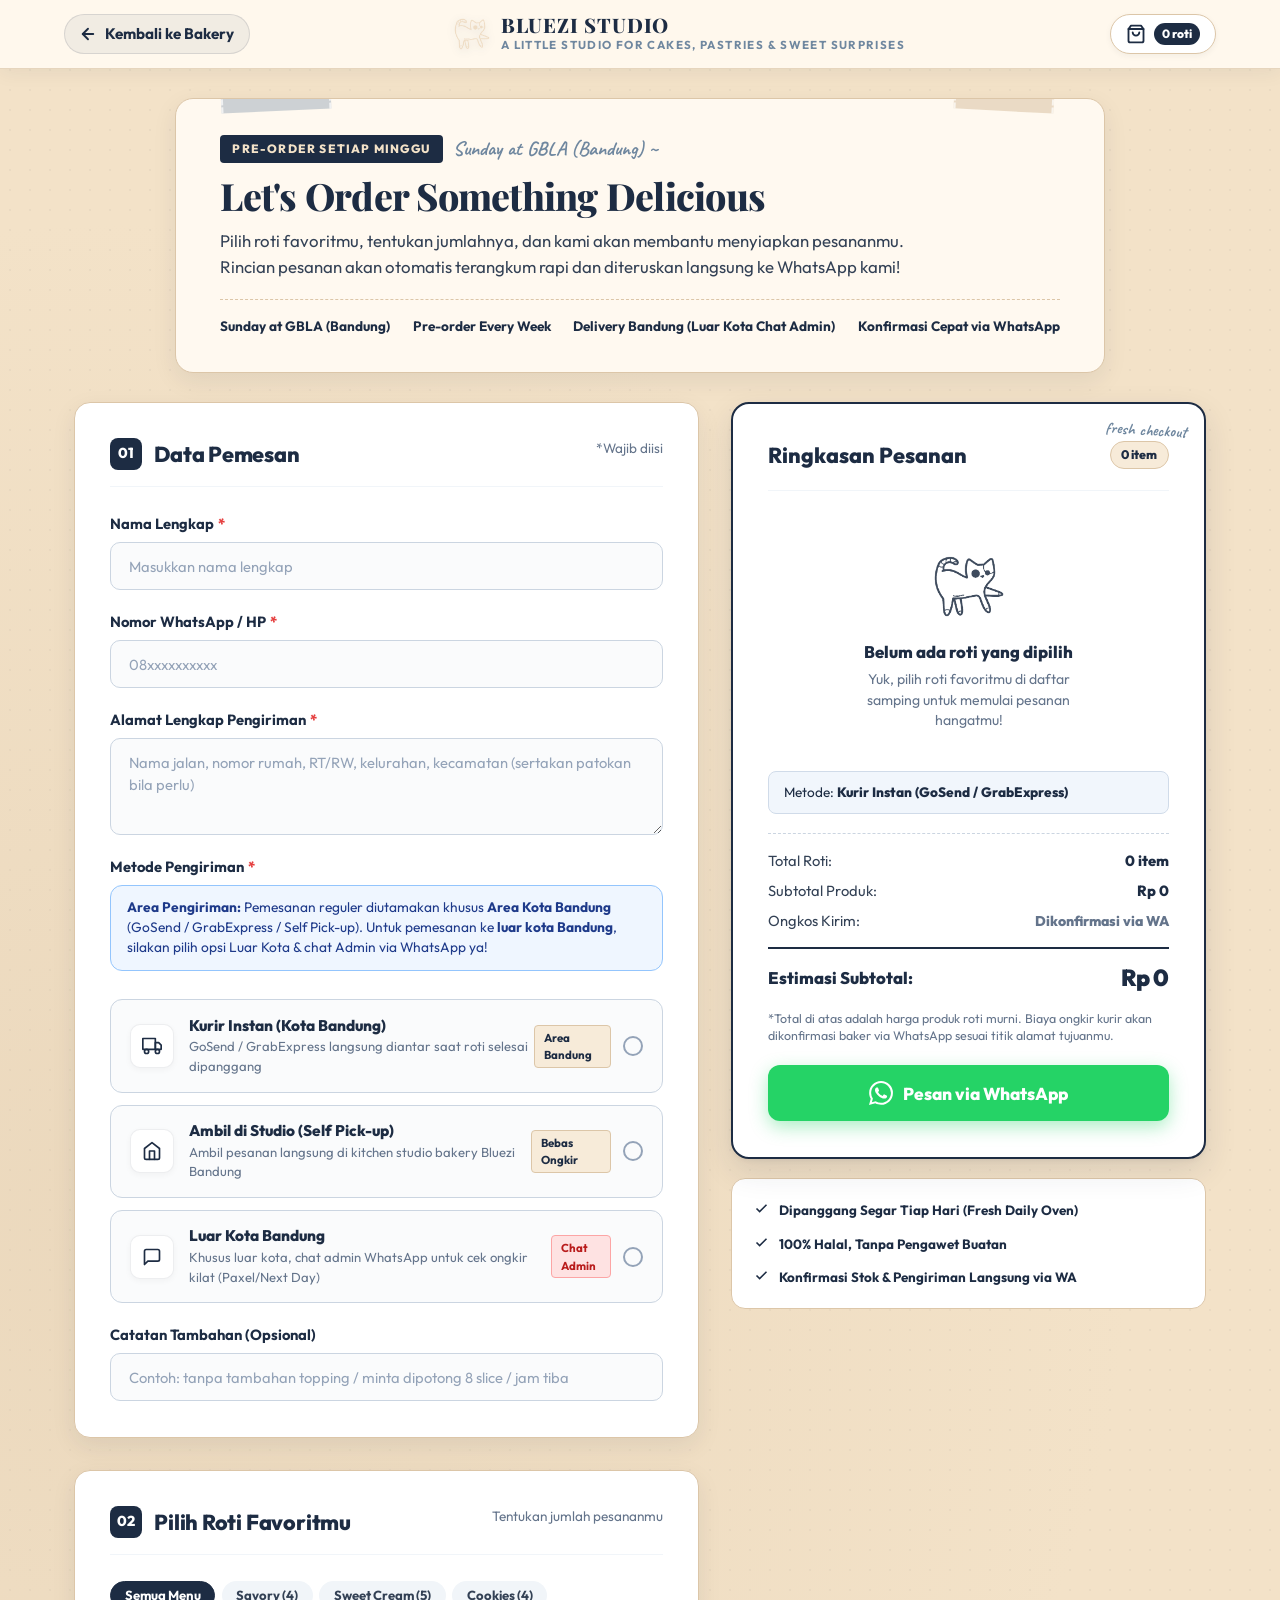
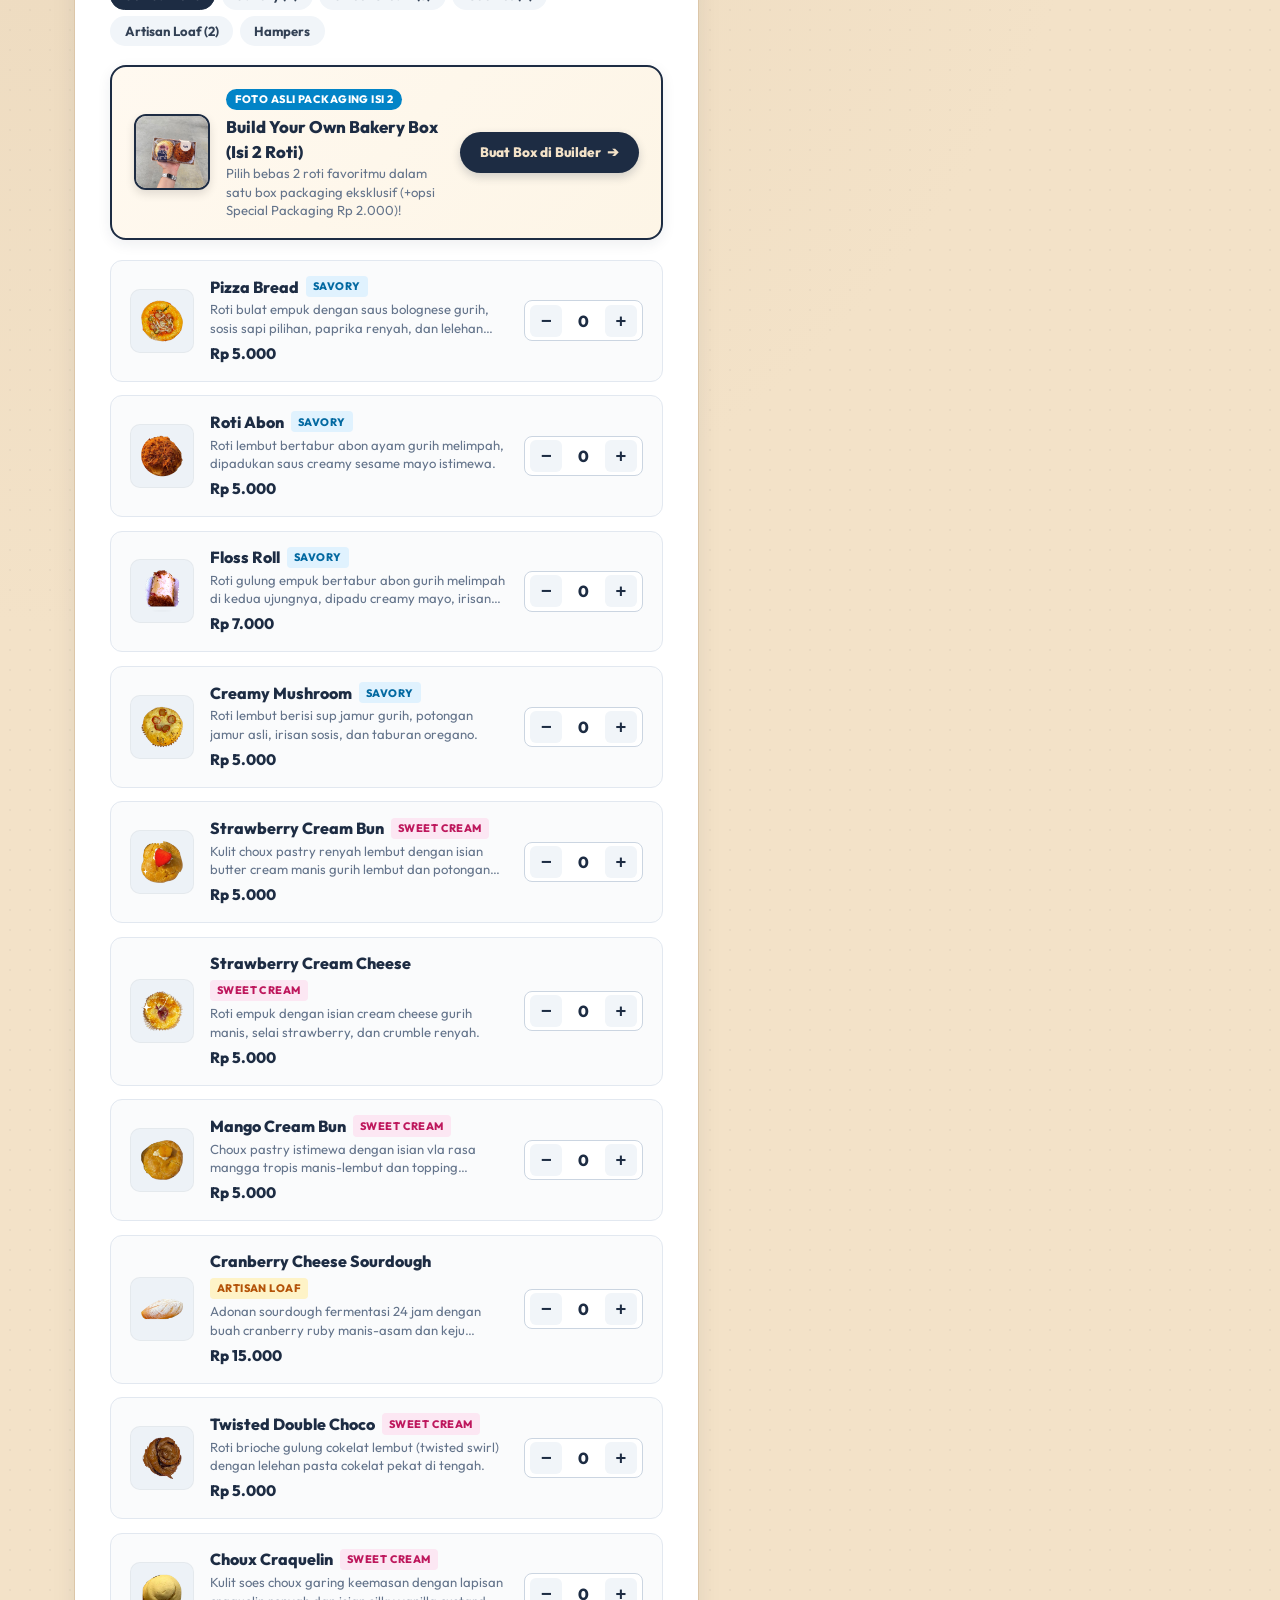
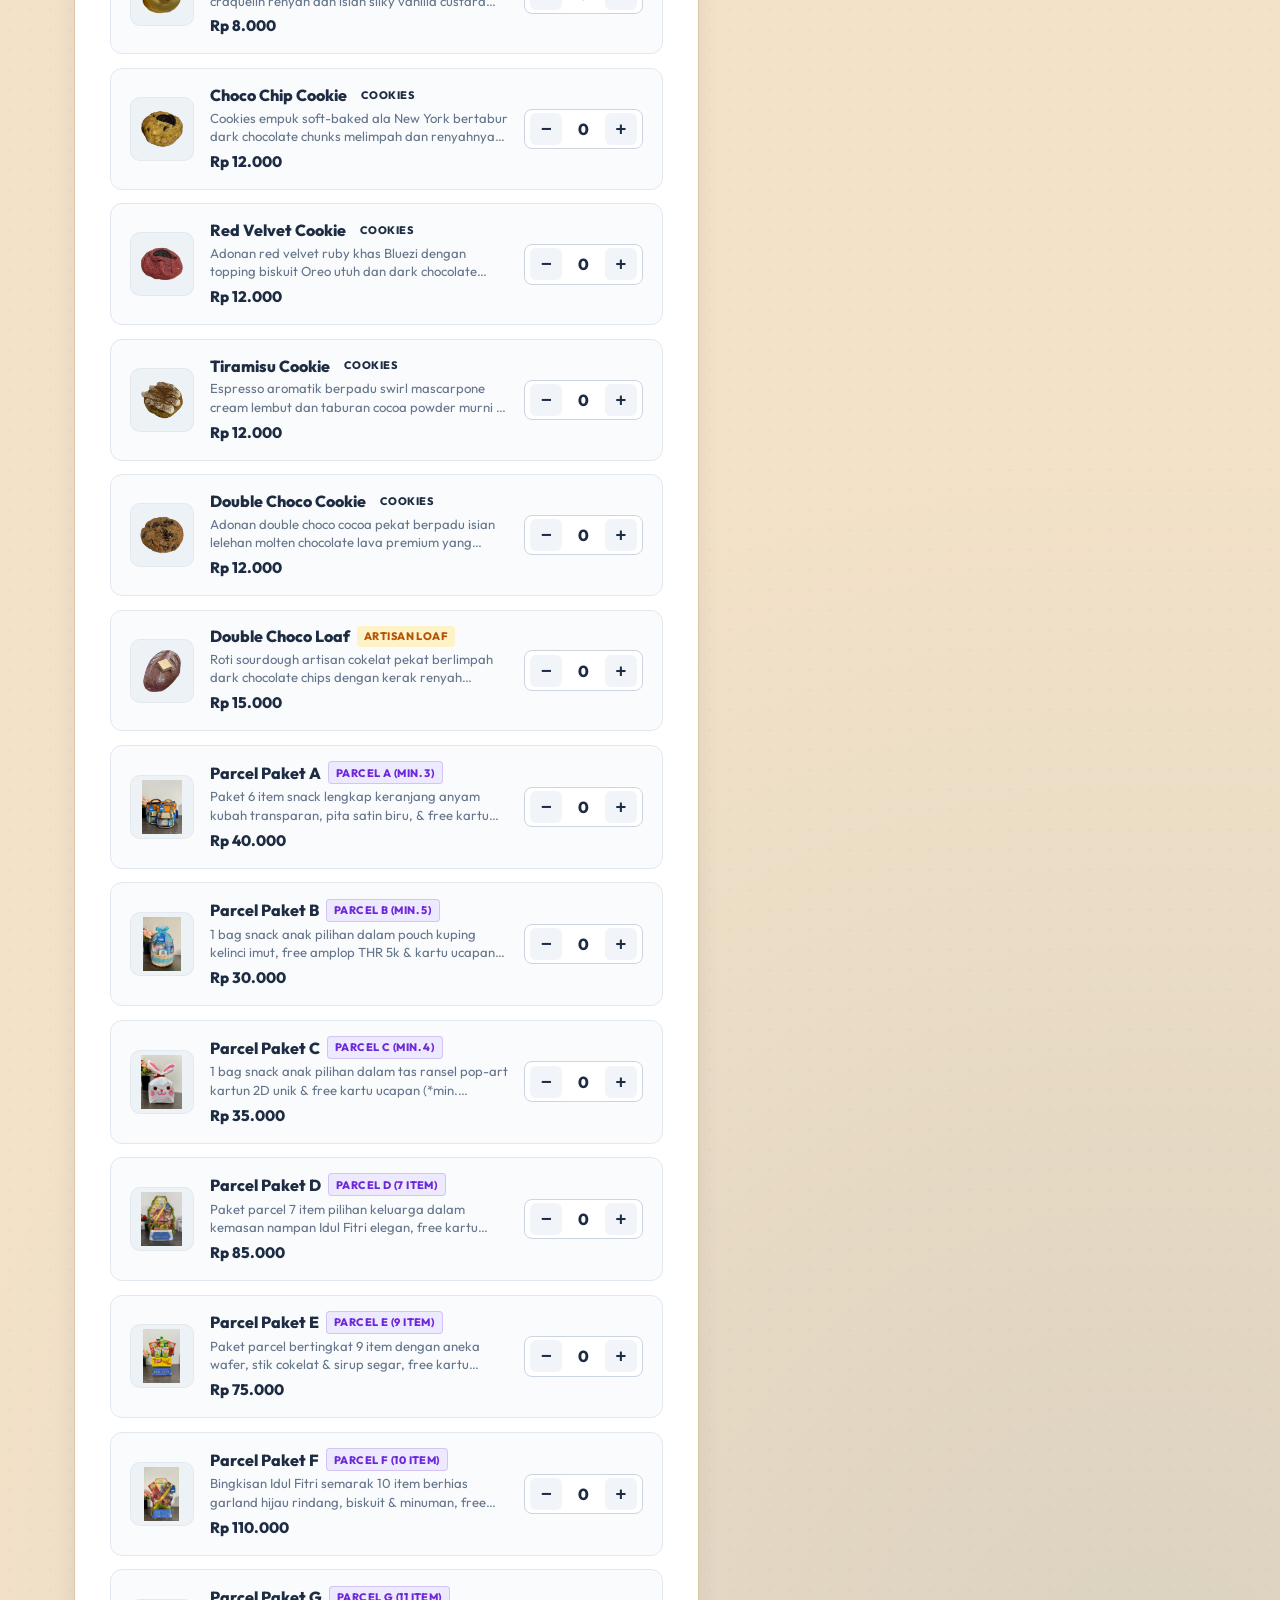
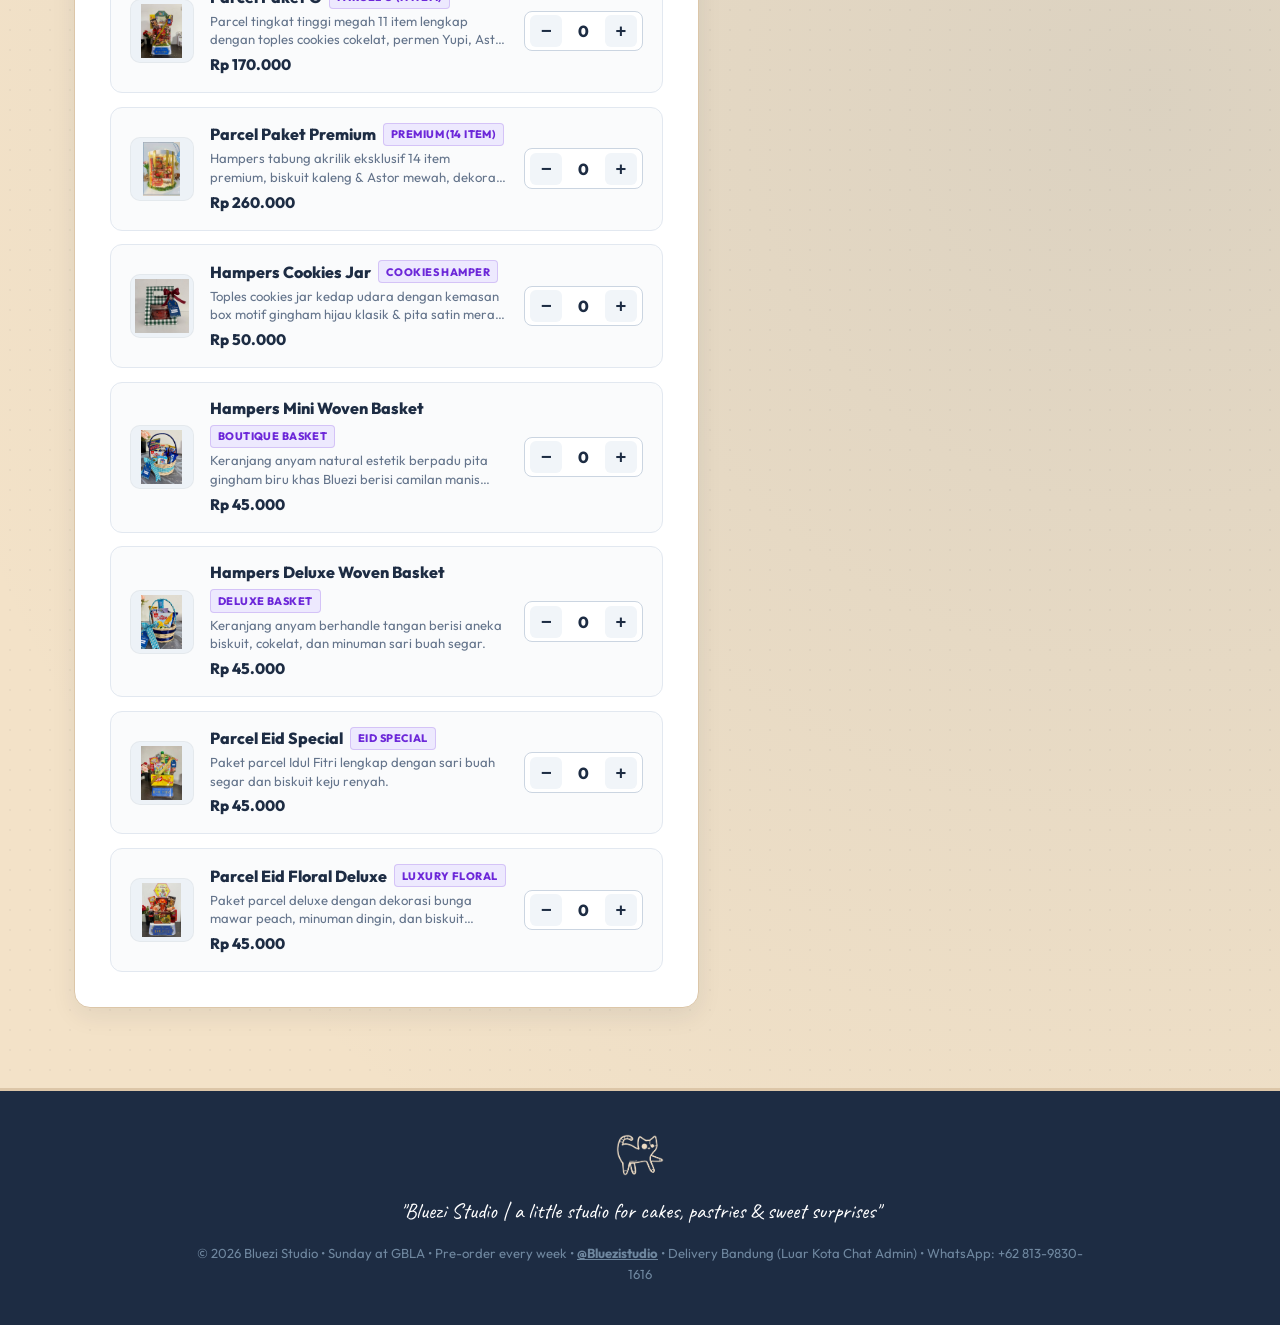
==== order.html @ 5e1cd70e "fix(catalog): remove box item and category from menu list" ====
<!DOCTYPE html>
<html lang="id">
<head>
  <meta charset="UTF-8">
  <meta name="viewport" content="width=device-width, initial-scale=1.0">
  <title>Pemesanan Roti — BLUEZ' BAKERY | Artisan Bakery & Sourdough</title>
  <!-- Favicon / Cat Mascot Icon -->
  <link rel="icon" type="image/x-icon" href="favicon.ico">
  <link rel="icon" type="image/png" sizes="32x32" href="assets/brand/favicon-32x32.png">
  <link rel="icon" type="image/png" sizes="16x16" href="assets/brand/favicon-16x16.png">
  <link rel="apple-touch-icon" sizes="180x180" href="apple-touch-icon.png">

  <!-- Google Fonts -->
  <link rel="preconnect" href="https://fonts.googleapis.com">
  <link rel="preconnect" href="https://fonts.gstatic.com" crossorigin>
  <link href="https://fonts.googleapis.com/css2?family=Caveat:wght@600;700&family=Outfit:wght@400;500;600;700;800;900&family=Playfair+Display:ital,wght@0,600;0,700;0,800;1,600&family=Plus+Jakarta+Sans:wght@500;600;700;800&display=swap" rel="stylesheet">

  <!-- Stylesheets -->
  <link rel="stylesheet" href="order.css?v=20261027_v7">
</head>
<body class="order-page-body">
  <div class="order-page-wrapper">

    <!-- Top Sticky Header -->
    <header class="order-site-header">
      <div class="order-header-inner">
        <!-- Back Link to Landing Page -->
        <a href="index.html" class="order-back-link" title="Kembali ke halaman utama bakery">
          <svg width="18" height="18" viewBox="0 0 24 24" fill="none" stroke="currentColor" stroke-width="2.5" stroke-linecap="round" stroke-linejoin="round">
            <line x1="19" y1="12" x2="5" y2="12"></line>
            <polyline points="12 19 5 12 12 5"></polyline>
          </svg>
          <span>Kembali ke Bakery</span>
        </a>

        <!-- Brand Centerpiece -->
        <a href="index.html" class="order-brand-center" title="Bluez' Bakery">
          <img src="assets/brand/cat_cream.png" alt="Bluezi Cat Mascot" class="order-brand-cat">
          <div class="order-brand-text">
            <span class="order-brand-title">BLUEZI STUDIO</span>
            <span class="order-brand-sub">a little studio for cakes, pastries & sweet surprises</span>
          </div>
        </a>

        <!-- Shopping Bag Counter -->
        <div class="order-header-cart" id="orderHeaderCart" title="Klik untuk lihat ringkasan pesanan">
          <svg width="20" height="20" viewBox="0 0 24 24" fill="none" stroke="currentColor" stroke-width="2.2" stroke-linecap="round" stroke-linejoin="round">
            <path d="M6 2L3 6v14a2 2 0 0 0 2 2h14a2 2 0 0 0 2-2V6l-3-4z"></path>
            <line x1="3" y1="6" x2="21" y2="6"></line>
            <path d="M16 10a4 4 0 0 1-8 0"></path>
          </svg>
          <span class="order-header-cart-badge" id="headerCartCount">0 roti</span>
        </div>
      </div>
    </header>

    <!-- Hero Introduction Banner -->
    <section class="order-hero-banner">
      <div class="order-hero-paper">
        <div class="washi-tape-top-left" aria-hidden="true"></div>
        <div class="washi-tape-top-right" aria-hidden="true"></div>

        <div class="order-hero-meta">
          <span class="order-hero-tag">PRE-ORDER SETIAP MINGGU</span>
          <span class="order-hero-handwrite">Sunday at GBLA (Bandung) ~</span>
        </div>

        <h1 class="order-hero-title">Let's Order Something Delicious</h1>
        <p class="order-hero-desc">
          Pilih roti favoritmu, tentukan jumlahnya, dan kami akan membantu menyiapkan pesananmu. Rincian pesanan akan otomatis terangkum rapi dan diteruskan langsung ke WhatsApp kami!
        </p>

        <div class="order-perks-row">
          <div class="order-perk-item">
            <span>Sunday at GBLA (Bandung)</span>
          </div>
          <div class="order-perk-item">
            <span>Pre-order Every Week</span>
          </div>
          <div class="order-perk-item">
            <span>Delivery Bandung (Luar Kota Chat Admin)</span>
          </div>
          <div class="order-perk-item">
            <span>Konfirmasi Cepat via WhatsApp</span>
          </div>
        </div>
      </div>
    </section>

    <!-- Main Two-Column Layout -->
    <main class="order-main-container">
      
      <!-- LEFT COLUMN: Customer Info Form + Product Selection -->
      <div class="order-left-column">

        <!-- 01 — Data Pemesan Section -->
        <section class="order-card-section" id="sectionDataPemesan">
          <div class="order-section-header">
            <div class="order-section-title-wrap">
              <span class="order-step-num">01</span>
              <h2 class="order-section-title">Data Pemesan</h2>
            </div>
            <span class="order-section-hint">*Wajib diisi</span>
          </div>

          <form class="order-form-fields" onsubmit="event.preventDefault()">
            <!-- Full Name -->
            <div class="order-form-group">
              <label for="custName" class="order-field-label">
                Nama Lengkap <span class="required-star">*</span>
              </label>
              <input 
                type="text" 
                id="custName" 
                class="order-field-input" 
                placeholder="Masukkan nama lengkap" 
                required 
                autocomplete="name"
              >
              <div class="field-error-msg" id="errorName"></div>
            </div>

            <!-- WhatsApp Number -->
            <div class="order-form-group">
              <label for="custPhone" class="order-field-label">
                Nomor WhatsApp / HP <span class="required-star">*</span>
              </label>
              <input 
                type="tel" 
                id="custPhone" 
                class="order-field-input" 
                placeholder="08xxxxxxxxxx" 
                required 
                autocomplete="tel"
              >
              <div class="field-error-msg" id="errorPhone"></div>
            </div>

            <!-- Full Address -->
            <div class="order-form-group">
              <label for="custAddress" class="order-field-label">
                Alamat Lengkap Pengiriman <span class="required-star">*</span>
              </label>
              <textarea 
                id="custAddress" 
                class="order-field-textarea" 
                rows="3" 
                placeholder="Nama jalan, nomor rumah, RT/RW, kelurahan, kecamatan (sertakan patokan bila perlu)" 
                required 
                autocomplete="street-address"
              ></textarea>
              <div class="field-error-msg" id="errorAddress"></div>
            </div>

            <!-- Delivery Method Selection -->
            <div class="order-form-group">
              <label class="order-field-label">
                Metode Pengiriman <span class="required-star">*</span>
              </label>

              <div class="delivery-notice-box" style="background:#eff6ff; border:1.5px solid #93c5fd; padding:0.75rem 1rem; border-radius:12px; margin-bottom:1rem; font-size:0.86rem; color:#1e3a8a; line-height:1.45;">
                <strong>Area Pengiriman:</strong> Pemesanan reguler diutamakan khusus <strong>Area Kota Bandung</strong> (GoSend / GrabExpress / Self Pick-up). Untuk pemesanan ke <strong>luar kota Bandung</strong>, silakan pilih opsi Luar Kota & chat Admin via WhatsApp ya!
              </div>

              <div class="delivery-options-grid">
                <!-- Option 1: Kurir Instan Bandung -->
                <div class="delivery-card selected" data-value="Kurir Instan Bandung (GoSend / GrabExpress)">
                  <input type="radio" name="orderDelivery" value="Kurir Instan Bandung (GoSend / GrabExpress)" checked>
                  <div class="delivery-card-left">
                    <div class="delivery-icon-box">
                      <svg width="20" height="20" viewBox="0 0 24 24" fill="none" stroke="currentColor" stroke-width="2" stroke-linecap="round" stroke-linejoin="round"><rect x="1" y="3" width="15" height="13"></rect><polygon points="16 8 20 8 23 11 23 16 16 16 16 8"></polygon><circle cx="5.5" cy="18.5" r="2.5"></circle><circle cx="18.5" cy="18.5" r="2.5"></circle></svg>
                    </div>
                    <div class="delivery-text-info">
                      <span class="delivery-name">Kurir Instan (Kota Bandung)</span>
                      <span class="delivery-desc">GoSend / GrabExpress langsung diantar saat roti selesai dipanggang</span>
                    </div>
                  </div>
                  <div class="delivery-card-right">
                    <span class="delivery-badge-tag">Area Bandung</span>
                    <div class="custom-radio-circle"></div>
                  </div>
                </div>

                <!-- Option 2: Ambil di Toko -->
                <div class="delivery-card" data-value="Ambil di Studio (Self Pick-up Bandung)">
                  <input type="radio" name="orderDelivery" value="Ambil di Studio (Self Pick-up Bandung)">
                  <div class="delivery-card-left">
                    <div class="delivery-icon-box">
                      <svg width="20" height="20" viewBox="0 0 24 24" fill="none" stroke="currentColor" stroke-width="2" stroke-linecap="round" stroke-linejoin="round"><path d="M3 9l9-7 9 7v11a2 2 0 0 1-2 2H5a2 2 0 0 1-2-2z"></path><polyline points="9 22 9 12 15 12 15 22"></polyline></svg>
                    </div>
                    <div class="delivery-text-info">
                      <span class="delivery-name">Ambil di Studio (Self Pick-up)</span>
                      <span class="delivery-desc">Ambil pesanan langsung di kitchen studio bakery Bluezi Bandung</span>
                    </div>
                  </div>
                  <div class="delivery-card-right">
                    <span class="delivery-badge-tag">Bebas Ongkir</span>
                    <div class="custom-radio-circle"></div>
                  </div>
                </div>

                <!-- Option 3: Luar Kota Chat Admin -->
                <div class="delivery-card" data-value="Luar Kota Bandung (Chat Admin WA)">
                  <input type="radio" name="orderDelivery" value="Luar Kota Bandung (Chat Admin WA)">
                  <div class="delivery-card-left">
                    <div class="delivery-icon-box">
                      <svg width="20" height="20" viewBox="0 0 24 24" fill="none" stroke="currentColor" stroke-width="2" stroke-linecap="round" stroke-linejoin="round"><path d="M21 15a2 2 0 0 1-2 2H7l-4 4V5a2 2 0 0 1 2-2h14a2 2 0 0 1 2 2z"></path></svg>
                    </div>
                    <div class="delivery-text-info">
                      <span class="delivery-name">Luar Kota Bandung</span>
                      <span class="delivery-desc">Khusus luar kota, chat admin WhatsApp untuk cek ongkir kilat (Paxel/Next Day)</span>
                    </div>
                  </div>
                  <div class="delivery-card-right">
                    <span class="delivery-badge-tag" style="background:#fee2e2; color:#b91c1c; border-color:#fca5a5;">Chat Admin</span>
                    <div class="custom-radio-circle"></div>
                  </div>
                </div>
              </div>
            </div>

            <!-- Notes -->
            <div class="order-form-group">
              <label for="custNotes" class="order-field-label">
                Catatan Tambahan (Opsional)
              </label>
              <input 
                type="text" 
                id="custNotes" 
                class="order-field-input" 
                placeholder="Contoh: tanpa tambahan topping / minta dipotong 8 slice / jam tiba"
              >
            </div>
          </form>
        </section>

        <!-- 02 — Pilih Roti Favoritmu Section -->
        <section class="order-card-section" id="sectionPilihRoti">
          <div class="order-section-header">
            <div class="order-section-title-wrap">
              <span class="order-step-num">02</span>
              <h2 class="order-section-title">Pilih Roti Favoritmu</h2>
            </div>
            <span class="order-section-hint">Tentukan jumlah pesananmu</span>
          </div>

          <!-- Category Filter Pills Toolbar -->
          <div class="order-products-toolbar">
            <div class="order-filter-pills" role="tablist" aria-label="Kategori Roti">
              <button type="button" class="order-filter-pill active" data-filter="all">Semua Menu</button>
              <button type="button" class="order-filter-pill" data-filter="savory">Savory (4)</button>
              <button type="button" class="order-filter-pill" data-filter="sweet">Sweet Cream (5)</button>
              <button type="button" class="order-filter-pill" data-filter="cookies">Cookies (4)</button>
              <button type="button" class="order-filter-pill" data-filter="sourdough">Artisan Loaf (2)</button>
              <button type="button" class="order-filter-pill" data-filter="hampers">Hampers</button>
            </div>
          </div>

          <!-- Build Your Own Bakery Box Callout Banner -->
          <div class="order-box-builder-promo" style="background: linear-gradient(135deg, #fff9f0 0%, #fdf5e6 100%); border: 2px solid #1D2C43; border-radius: 16px; padding: 1.15rem 1.35rem; margin-bottom: 1.25rem; display: flex; align-items: center; justify-content: space-between; gap: 1.25rem; flex-wrap: wrap; box-shadow: 0 4px 14px rgba(29, 44, 67, 0.08);">
            <div style="display: flex; align-items: center; gap: 1rem; flex: 1; min-width: 260px;">
              <img src="assets/souvenir_roti/box-packaging-berry-abon.jpg" alt="Packaging Box Isi 2 Roti" style="width: 76px; height: 76px; object-fit: cover; border-radius: 12px; border: 2px solid #1D2C43; box-shadow: 0 4px 10px rgba(0,0,0,0.12); flex-shrink: 0;">
              <div>
                <div style="display: inline-block; background: #0284c7; color: #ffffff; font-size: 0.68rem; font-weight: 800; padding: 0.15rem 0.55rem; border-radius: 999px; margin-bottom: 0.25rem; letter-spacing: 0.04em;">FOTO ASLI PACKAGING ISI 2</div>
                <div style="font-family: var(--font-display, 'Outfit', serif); font-size: 1.05rem; font-weight: 800; color: #1D2C43;">
                  Build Your Own Bakery Box (Isi 2 Roti)
                </div>
                <div style="font-size: 0.82rem; color: #64748b; line-height: 1.4;">
                  Pilih bebas 2 roti favoritmu dalam satu box packaging eksklusif (+opsi Special Packaging Rp 2.000)!
                </div>
              </div>
            </div>
            <a href="index.html#box-builder" class="btn-custom-box-link" style="background: #1D2C43; color: #F3E2C8; padding: 0.65rem 1.25rem; border-radius: 999px; font-weight: 800; font-size: 0.85rem; text-decoration: none; display: inline-flex; align-items: center; gap: 0.4rem; white-space: nowrap; box-shadow: 0 4px 10px rgba(29, 44, 67, 0.2);">
              <span>Buat Box di Builder</span>
              <span>➔</span>
            </a>
          </div>

          <!-- Dynamic Products List -->
          <div class="products-selection-list" id="productsListContainer">
            <!-- Populated via order.js -->
          </div>
        </section>

      </div>

      <!-- RIGHT COLUMN: Sticky Order Summary Card -->
      <aside class="order-right-column">
        <div class="order-summary-card">
          <div class="summary-corner-badge">fresh checkout</div>

          <div class="summary-header">
            <h2 class="summary-title">
              <span>Ringkasan Pesanan</span>
            </h2>
            <span class="summary-badge-pill" id="summaryHeaderBadge">0 item</span>
          </div>

          <!-- Empty State (Shown when 0 items) -->
          <div class="summary-empty-state" id="summaryEmptyState">
            <img src="assets/brand/cat_navy.png" alt="Bluezi Cat" class="summary-empty-cat">
            <h3 class="summary-empty-title">Belum ada roti yang dipilih</h3>
            <p class="summary-empty-desc">Yuk, pilih roti favoritmu di daftar samping untuk memulai pesanan hangatmu!</p>
          </div>

          <!-- Selected Products List (Shown when items > 0) -->
          <div class="summary-items-list" id="summaryItemsList" style="display: none;">
            <!-- Populated via order.js -->
          </div>

          <!-- Selected Delivery Pill -->
          <div class="summary-delivery-pill-box" id="summaryDeliveryPill">
            <span>Metode: <strong>Kurir Instan</strong></span>
          </div>

          <!-- Price Calculations Breakdown -->
          <div class="summary-calc-breakdown">
            <div class="summary-calc-row">
              <span>Total Roti:</span>
              <strong id="summaryTotalCount">0 item</strong>
            </div>
            <div class="summary-calc-row">
              <span>Subtotal Produk:</span>
              <strong id="summarySubtotal">Rp 0</strong>
            </div>
            <div class="summary-calc-row">
              <span>Ongkos Kirim:</span>
              <strong style="color: #64748b; font-size: 0.88rem;">Dikonfirmasi via WA</strong>
            </div>

            <div class="summary-calc-row total-row">
              <span class="summary-total-label">Estimasi Subtotal:</span>
              <span class="summary-total-amount" id="summaryTotalEstimate">Rp 0</span>
            </div>
          </div>

          <p class="summary-disclaimer">
            *Total di atas adalah harga produk roti murni. Biaya ongkir kurir akan dikonfirmasi baker via WhatsApp sesuai titik alamat tujuanmu.
          </p>

          <!-- WhatsApp Order Submit Button -->
          <button type="button" class="btn-whatsapp-order" id="btnSubmitOrder" title="Kirim rincian pesanan ke WhatsApp Bluezi Bakery">
            <svg width="24" height="24" viewBox="0 0 24 24" fill="currentColor">
              <path d="M17.472 14.382c-.297-.149-1.758-.867-2.03-.967-.273-.099-.471-.148-.67.15-.197.297-.767.966-.94 1.164-.173.199-.347.223-.644.075-.297-.15-1.255-.463-2.39-1.475-.883-.788-1.48-1.761-1.653-2.059-.173-.297-.018-.458.13-.606.134-.133.298-.347.446-.52.149-.174.198-.298.298-.497.099-.198.05-.371-.025-.52-.075-.149-.669-1.612-.916-2.207-.242-.579-.487-.5-.669-.51-.173-.008-.371-.01-.57-.01-.198 0-.52.074-.792.372-.272.297-1.04 1.016-1.04 2.479 0 1.462 1.065 2.875 1.213 3.074.149.198 2.096 3.2 5.077 4.487.709.306 1.262.489 1.694.625.712.227 1.36.195 1.871.118.571-.085 1.758-.719 2.006-1.413.248-.694.248-1.289.173-1.413-.074-.124-.272-.198-.57-.347m-5.421 7.403h-.004a9.87 9.87 0 01-5.031-1.378l-.361-.214-3.741.982.998-3.648-.235-.374a9.86 9.86 0 01-1.51-5.26c.001-5.45 4.436-9.884 9.888-9.884 2.64 0 5.122 1.03 6.988 2.898a9.825 9.825 0 012.893 6.994c-.003 5.45-4.437 9.885-9.885 9.885m8.413-18.297A11.815 11.815 0 0012.05 0C5.495 0 .16 5.335.157 11.892c0 2.096.547 4.142 1.588 5.945L0 24l6.335-1.652c1.746.953 3.71 1.456 5.711 1.458h.005c6.554 0 11.89-5.335 11.893-11.893a11.821 11.821 0 00-3.48-8.413z"/>
            </svg>
            <span>Pesan via WhatsApp</span>
          </button>
        </div>

        <!-- Trust Badges Container -->
        <div class="summary-trust-box">
          <div class="trust-item">
            <span class="trust-icon">
              <svg width="15" height="15" viewBox="0 0 24 24" fill="none" stroke="currentColor" stroke-width="2.5"><polyline points="20 6 9 17 4 12"></polyline></svg>
            </span>
            <span>Dipanggang Segar Tiap Hari (Fresh Daily Oven)</span>
          </div>
          <div class="trust-item">
            <span class="trust-icon">
              <svg width="15" height="15" viewBox="0 0 24 24" fill="none" stroke="currentColor" stroke-width="2.5"><polyline points="20 6 9 17 4 12"></polyline></svg>
            </span>
            <span>100% Halal, Tanpa Pengawet Buatan</span>
          </div>
          <div class="trust-item">
            <span class="trust-icon">
              <svg width="15" height="15" viewBox="0 0 24 24" fill="none" stroke="currentColor" stroke-width="2.5"><polyline points="20 6 9 17 4 12"></polyline></svg>
            </span>
            <span>Konfirmasi Stok & Pengiriman Langsung via WA</span>
          </div>
        </div>
      </aside>

    </main>

    <!-- Footer -->
    <footer class="order-footer">
      <div class="order-footer-inner">
        <img src="assets/brand/cat_cream.png" alt="Bluezi Cat" class="order-footer-cat">
        <p class="order-footer-quote">"Bluezi Studio | a little studio for cakes, pastries & sweet surprises"</p>
        <p class="order-footer-copy">
          © 2026 Bluezi Studio • Sunday at GBLA • Pre-order every week • <a href="https://www.instagram.com/bluezistudio/" target="_blank" rel="noopener" style="color:var(--brand-cream); font-weight:700;">@Bluezistudio</a> • Delivery Bandung (Luar Kota Chat Admin) • WhatsApp: +62 813-9830-1616
        </p>
      </div>
    </footer>

    <!-- Mobile Sticky Floating Summary & Checkout Bar -->
    <div class="order-mobile-sticky-bar" id="orderMobileBar">
      <div class="mobile-bar-info">
        <span class="mobile-bar-count" id="mobileBarCount">0 Roti dipilih</span>
        <span class="mobile-bar-total" id="mobileBarTotal">Rp 0</span>
      </div>
      <button type="button" class="mobile-bar-btn" id="mobileBarBtn" onclick="scrollToOrderSummary()">
        <span>Lihat Ringkasan</span>
        <svg width="18" height="18" viewBox="0 0 24 24" fill="none" stroke="currentColor" stroke-width="2.5" stroke-linecap="round" stroke-linejoin="round">
          <line x1="5" y1="12" x2="19" y2="12"></line>
          <polyline points="12 5 19 12 12 19"></polyline>
        </svg>
      </button>
    </div>

  </div>

  <!-- Toast Notification Container -->
  <div class="order-toast-container" id="orderToastContainer"></div>

  <!-- Order Page Logic Script -->
  <script src="order.js?v=20261027_v7"></script>
</body>
</html>
---- order.css ----
/* ==========================================================================
   BLUEZ' BAKERY — DEDICATED ORDERING PAGE STYLESHEET (order.css)
   Aesthetic: Premium Scrapbook E-Commerce UI
   Palette: #1D2C43 (Navy), #F3E2C8 (Cream), #FFF9F0 (Warm White),
            #6F879F (Muted Blue), #DCC6A8 (Soft Beige)
   ========================================================================== */

:root {
  --navy-dark: #121c38;
  --navy-primary: #1d2c43;
  --navy-hover: #141f2e;
  --navy-light: #2c4263;
  --cream-bg: #f3e2c8;
  --cream-warm: #f7ebd9;
  --cream-white: #fff9f0;
  --card-bg: #ffffff;
  --muted-blue: #6f879f;
  --soft-beige: #dcc6a8;
  --border-subtle: #e2e8f0;
  --border-beige: #dcc6a8;
  --text-dark: #1d2c43;
  --text-body: #334155;
  --text-muted: #64748b;
  --whatsapp-green: #25d366;
  --whatsapp-hover: #20bd5a;
  --error-red: #e53e3e;
  --error-bg: #fff5f5;
  --font-primary: 'Outfit', -apple-system, BlinkMacSystemFont, 'Segoe UI', Roboto, sans-serif;
  --font-serif: 'Playfair Display', Georgia, serif;
  --font-hand: 'Caveat', cursive;
  --shadow-sm: 0 2px 6px rgba(29, 44, 67, 0.05);
  --shadow-md: 0 8px 24px rgba(29, 44, 67, 0.08);
  --shadow-lg: 0 16px 36px rgba(29, 44, 67, 0.12);
  --shadow-sticky: 0 12px 32px rgba(29, 44, 67, 0.12), 0 2px 6px rgba(29, 44, 67, 0.06);
}

/* Reset & Base */
*, *::before, *::after {
  box-sizing: border-box;
  margin: 0;
  padding: 0;
}

html {
  scroll-behavior: smooth;
  font-size: 16px;
}

body.order-page-body {
  font-family: var(--font-primary);
  background-color: var(--cream-bg);
  background-image: 
    radial-gradient(circle at 10% 20%, rgba(220, 198, 168, 0.35) 0%, transparent 20%),
    radial-gradient(circle at 90% 80%, rgba(111, 135, 159, 0.18) 0%, transparent 25%),
    radial-gradient(rgba(29, 44, 67, 0.04) 1px, transparent 1px);
  background-size: 100% 100%, 100% 100%, 20px 20px;
  color: var(--text-dark);
  min-height: 100vh;
  line-height: 1.5;
  overflow-x: hidden;
  -webkit-font-smoothing: antialiased;
}

/* Scrapbook Decorative Edge Elements */
.order-page-wrapper {
  position: relative;
  min-height: 100vh;
  display: flex;
  flex-direction: column;
}

/* ==========================================================================
   ORDER HEADER
   ========================================================================== */
.order-site-header {
  background: rgba(255, 249, 240, 0.94);
  backdrop-filter: blur(12px);
  -webkit-backdrop-filter: blur(12px);
  border-bottom: 1.5px solid rgba(220, 198, 168, 0.7);
  position: sticky;
  top: 0;
  z-index: 100;
  box-shadow: 0 4px 18px rgba(29, 44, 67, 0.06);
}

.order-header-inner {
  max-width: 1200px;
  margin: 0 auto;
  padding: 0.85rem 1.5rem;
  display: flex;
  align-items: center;
  justify-content: space-between;
  gap: 1rem;
}

/* Back Link */
.order-back-link {
  display: inline-flex;
  align-items: center;
  gap: 0.5rem;
  color: var(--navy-primary);
  text-decoration: none;
  font-weight: 700;
  font-size: 0.95rem;
  padding: 0.5rem 0.9rem;
  border-radius: 999px;
  background: rgba(29, 44, 67, 0.06);
  border: 1px solid rgba(29, 44, 67, 0.12);
  transition: all 0.2s cubic-bezier(0.2, 0.8, 0.2, 1);
}

.order-back-link:hover {
  background: var(--navy-primary);
  color: #ffffff;
  transform: translateX(-3px);
  box-shadow: var(--shadow-sm);
}

.order-back-link svg {
  transition: transform 0.2s ease;
}

.order-back-link:hover svg {
  transform: translateX(-2px);
}

/* Brand Wordmark & Cat */
.order-brand-center {
  display: flex;
  align-items: center;
  gap: 0.65rem;
  text-decoration: none;
}

.order-brand-cat {
  width: 36px;
  height: 36px;
  object-fit: contain;
  filter: drop-shadow(0 2px 4px rgba(29, 44, 67, 0.15));
  transition: transform 0.3s ease;
}

.order-brand-center:hover .order-brand-cat {
  transform: rotate(-8deg) scale(1.08);
}

.order-brand-text {
  display: flex;
  flex-direction: column;
}

.order-brand-title {
  font-family: var(--font-serif);
  font-weight: 800;
  font-size: 1.25rem;
  color: var(--navy-primary);
  letter-spacing: 0.04em;
  line-height: 1.1;
}

.order-brand-sub {
  font-size: 0.72rem;
  font-weight: 700;
  letter-spacing: 0.12em;
  text-transform: uppercase;
  color: var(--muted-blue);
}

/* Header Cart Indicator */
.order-header-cart {
  display: inline-flex;
  align-items: center;
  gap: 0.5rem;
  background: #ffffff;
  border: 1.5px solid var(--border-beige);
  padding: 0.45rem 0.95rem;
  border-radius: 999px;
  box-shadow: var(--shadow-sm);
  font-size: 0.88rem;
  font-weight: 700;
  color: var(--navy-primary);
  cursor: pointer;
  transition: all 0.2s ease;
}

.order-header-cart:hover {
  border-color: var(--navy-primary);
  transform: translateY(-1px);
}

.order-header-cart svg {
  color: var(--navy-primary);
}

.order-header-cart-badge {
  background: var(--navy-primary);
  color: #ffffff;
  font-size: 0.75rem;
  font-weight: 800;
  padding: 0.15rem 0.5rem;
  border-radius: 999px;
  min-width: 22px;
  text-align: center;
}

/* ==========================================================================
   PAGE HERO TITLE & INTRO
   ========================================================================== */
.order-hero-banner {
  max-width: 1180px;
  margin: 1.8rem auto 0;
  padding: 0 1.5rem;
  position: relative;
}

.order-hero-paper {
  background: var(--cream-white);
  border-radius: 18px;
  padding: 2.2rem 2.8rem;
  border: 1.5px solid var(--border-beige);
  box-shadow: var(--shadow-md);
  position: relative;
  overflow: hidden;
}

/* Washi Tape Decorations on Hero */
.washi-tape-top-left {
  position: absolute;
  top: -10px;
  left: 45px;
  width: 110px;
  height: 22px;
  background: rgba(111, 135, 159, 0.35);
  border-left: 2px dashed rgba(255, 255, 255, 0.7);
  border-right: 2px dashed rgba(255, 255, 255, 0.7);
  transform: rotate(-2.5deg);
  pointer-events: none;
}

.washi-tape-top-right {
  position: absolute;
  top: -10px;
  right: 50px;
  width: 100px;
  height: 22px;
  background: rgba(220, 198, 168, 0.6);
  border-left: 2px dashed rgba(255, 255, 255, 0.7);
  border-right: 2px dashed rgba(255, 255, 255, 0.7);
  transform: rotate(3deg);
  pointer-events: none;
}

.order-hero-meta {
  display: flex;
  align-items: center;
  gap: 0.6rem;
  margin-bottom: 0.65rem;
}

.order-hero-tag {
  display: inline-block;
  background: var(--navy-primary);
  color: var(--cream-bg);
  font-size: 0.75rem;
  font-weight: 800;
  letter-spacing: 0.1em;
  text-transform: uppercase;
  padding: 0.3rem 0.75rem;
  border-radius: 4px;
}

.order-hero-handwrite {
  font-family: var(--font-hand);
  font-size: 1.25rem;
  color: var(--muted-blue);
  font-weight: 700;
}

.order-hero-title {
  font-family: var(--font-serif);
  font-size: 2.35rem;
  font-weight: 800;
  color: var(--navy-primary);
  line-height: 1.15;
  margin-bottom: 0.65rem;
  letter-spacing: -0.02em;
}

.order-hero-desc {
  font-size: 1.05rem;
  color: var(--text-body);
  max-width: 720px;
  line-height: 1.55;
}

.order-perks-row {
  display: flex;
  flex-wrap: wrap;
  gap: 0.8rem 1.4rem;
  margin-top: 1.2rem;
  padding-top: 1rem;
  border-top: 1px dashed var(--border-beige);
}

.order-perk-item {
  display: inline-flex;
  align-items: center;
  gap: 0.45rem;
  font-size: 0.85rem;
  font-weight: 700;
  color: var(--navy-primary);
}

.order-perk-icon {
  font-size: 1rem;
}

/* ==========================================================================
   MAIN TWO-COLUMN CHECKOUT LAYOUT
   ========================================================================== */
.order-main-container {
  max-width: 1180px;
  margin: 1.8rem auto 5rem;
  padding: 0 1.5rem;
  display: grid;
  grid-template-columns: 1.25fr 0.95fr;
  gap: 2rem;
  align-items: start;
}

/* ==========================================================================
   LEFT COLUMN: FORM & PRODUCTS
   ========================================================================== */
.order-left-column {
  display: flex;
  flex-direction: column;
  gap: 2rem;
}

/* Standard Section Card */
.order-card-section {
  background: #ffffff;
  border-radius: 16px;
  padding: 2.2rem;
  border: 1.5px solid var(--border-beige);
  box-shadow: var(--shadow-md);
  position: relative;
  transition: box-shadow 0.25s ease;
}

.order-card-section:hover {
  box-shadow: var(--shadow-lg);
}

/* Section Header */
.order-section-header {
  display: flex;
  align-items: flex-start;
  justify-content: space-between;
  gap: 1rem;
  margin-bottom: 1.6rem;
  padding-bottom: 1rem;
  border-bottom: 1.5px solid #f1f5f9;
}

.order-section-title-wrap {
  display: flex;
  align-items: center;
  gap: 0.75rem;
}

.order-step-num {
  display: inline-flex;
  align-items: center;
  justify-content: center;
  width: 32px;
  height: 32px;
  background: var(--navy-primary);
  color: #ffffff;
  font-size: 0.9rem;
  font-weight: 800;
  border-radius: 8px;
}

.order-section-title {
  font-family: var(--font-primary);
  font-size: 1.35rem;
  font-weight: 800;
  color: var(--navy-primary);
  letter-spacing: -0.01em;
}

.order-section-hint {
  font-size: 0.85rem;
  color: var(--text-muted);
}

/* ==========================================================================
   01 — CUSTOMER INFORMATION FORM FIELDS
   ========================================================================== */
.order-form-fields {
  display: flex;
  flex-direction: column;
  gap: 1.3rem;
}

.order-form-group {
  display: flex;
  flex-direction: column;
  gap: 0.45rem;
}

.order-field-label {
  font-size: 0.92rem;
  font-weight: 700;
  color: var(--navy-primary);
  display: flex;
  align-items: center;
  gap: 0.25rem;
}

.required-star {
  color: var(--error-red);
  font-weight: 800;
}

.order-field-input,
.order-field-textarea {
  width: 100%;
  font-family: var(--font-primary);
  font-size: 0.95rem;
  color: var(--navy-primary);
  background: #fafbfc;
  border: 1.5px solid #cbd5e1;
  border-radius: 10px;
  padding: 0.82rem 1.1rem;
  transition: all 0.2s cubic-bezier(0.2, 0.8, 0.2, 1);
}

.order-field-input {
  height: 48px;
}

.order-field-textarea {
  min-height: 90px;
  resize: vertical;
  line-height: 1.5;
}

.order-field-input::placeholder,
.order-field-textarea::placeholder {
  color: #94a3b8;
  font-size: 0.92rem;
}

.order-field-input:focus,
.order-field-textarea:focus {
  outline: none;
  background: #ffffff;
  border-color: var(--navy-primary);
  box-shadow: 0 0 0 3.5px rgba(29, 44, 67, 0.12);
}

/* Invalid State */
.order-field-input.input-error,
.order-field-textarea.input-error {
  border-color: var(--error-red) !important;
  background: var(--error-bg);
  box-shadow: 0 0 0 3px rgba(229, 62, 62, 0.15) !important;
}

.field-error-msg {
  font-size: 0.8rem;
  color: var(--error-red);
  font-weight: 700;
  display: none;
  align-items: center;
  gap: 0.35rem;
  margin-top: 0.2rem;
}

.field-error-msg.visible {
  display: flex;
}

/* ==========================================================================
   DELIVERY METHOD SELECTION
   ========================================================================== */
.delivery-options-grid {
  display: grid;
  grid-template-columns: 1fr;
  gap: 0.75rem;
  margin-top: 0.35rem;
}

.delivery-card {
  display: flex;
  align-items: center;
  justify-content: space-between;
  padding: 0.95rem 1.2rem;
  border-radius: 12px;
  border: 1.5px solid #cbd5e1;
  background: #fafbfc;
  cursor: pointer;
  transition: all 0.2s cubic-bezier(0.2, 0.8, 0.2, 1);
  position: relative;
}

.delivery-card:hover {
  background: #f1f5f9;
  border-color: var(--muted-blue);
  transform: translateY(-1px);
}

.delivery-card.selected {
  border-color: var(--navy-primary);
  border-width: 2px;
  background: #f1f6fc;
  box-shadow: 0 4px 14px rgba(29, 44, 67, 0.08);
}

.delivery-card-left {
  display: flex;
  align-items: center;
  gap: 0.9rem;
}

.delivery-icon-box {
  width: 44px;
  height: 44px;
  border-radius: 10px;
  background: #ffffff;
  border: 1px solid rgba(29, 44, 67, 0.08);
  display: flex;
  align-items: center;
  justify-content: center;
  font-size: 1.35rem;
  flex-shrink: 0;
  box-shadow: 0 2px 6px rgba(0, 0, 0, 0.04);
}

.delivery-text-info {
  display: flex;
  flex-direction: column;
}

.delivery-name {
  font-size: 0.96rem;
  font-weight: 800;
  color: var(--navy-primary);
  line-height: 1.25;
}

.delivery-desc {
  font-size: 0.82rem;
  color: var(--text-muted);
  margin-top: 0.15rem;
}

.delivery-card-right {
  display: flex;
  align-items: center;
  gap: 0.75rem;
}

.delivery-badge-tag {
  font-size: 0.72rem;
  font-weight: 700;
  color: var(--navy-primary);
  background: var(--cream-warm);
  border: 1px solid var(--border-beige);
  padding: 0.2rem 0.55rem;
  border-radius: 4px;
}

.custom-radio-circle {
  width: 20px;
  height: 20px;
  border-radius: 50%;
  border: 2px solid #94a3b8;
  display: flex;
  align-items: center;
  justify-content: center;
  transition: all 0.2s ease;
  flex-shrink: 0;
}

.delivery-card.selected .custom-radio-circle {
  border-color: var(--navy-primary);
  background: var(--navy-primary);
}

.custom-radio-circle::after {
  content: '';
  width: 8px;
  height: 8px;
  border-radius: 50%;
  background: #ffffff;
  display: none;
}

.delivery-card.selected .custom-radio-circle::after {
  display: block;
}

.delivery-card input[type="radio"] {
  position: absolute;
  opacity: 0;
  pointer-events: none;
}

/* ==========================================================================
   02 — PRODUCT SELECTION (PILIH ROTI FAVORITMU)
   ========================================================================== */
.order-products-toolbar {
  display: flex;
  align-items: center;
  justify-content: space-between;
  flex-wrap: wrap;
  gap: 0.8rem;
  margin-bottom: 1.2rem;
}

.order-filter-pills {
  display: flex;
  flex-wrap: wrap;
  gap: 0.4rem;
}

.order-filter-pill {
  font-family: var(--font-primary);
  font-size: 0.82rem;
  font-weight: 700;
  color: var(--text-body);
  background: #f1f5f9;
  border: 1.5px solid transparent;
  padding: 0.35rem 0.85rem;
  border-radius: 999px;
  cursor: pointer;
  transition: all 0.18s ease;
}

.order-filter-pill:hover {
  background: #e2e8f0;
}

.order-filter-pill.active {
  background: var(--navy-primary);
  color: #ffffff;
  border-color: var(--navy-primary);
}

.products-selection-list {
  display: flex;
  flex-direction: column;
  gap: 0.85rem;
}

/* Individual Product Card in Order Page */
.order-product-card {
  display: flex;
  align-items: center;
  justify-content: space-between;
  gap: 1rem;
  padding: 0.95rem 1.15rem;
  border-radius: 12px;
  border: 1.5px solid #e2e8f0;
  background: #fafbfc;
  transition: all 0.22s cubic-bezier(0.2, 0.8, 0.2, 1);
}

.order-product-card:hover {
  border-color: #cbd5e1;
  background: #ffffff;
  box-shadow: 0 4px 12px rgba(29, 44, 67, 0.05);
}

.order-product-card.has-qty {
  border-color: var(--navy-primary);
  border-width: 1.5px;
  background: #f8fbff;
  box-shadow: 0 4px 14px rgba(29, 44, 67, 0.08);
}

.order-product-left {
  display: flex;
  align-items: center;
  gap: 1rem;
  min-width: 0;
  flex: 1;
}

.order-product-thumb-box {
  width: 64px;
  height: 64px;
  border-radius: 10px;
  background: #edf2f7;
  border: 1px solid rgba(0, 0, 0, 0.04);
  display: flex;
  align-items: center;
  justify-content: center;
  flex-shrink: 0;
  overflow: hidden;
  padding: 4px;
}

.order-product-thumb {
  width: 100%;
  height: 100%;
  object-fit: contain;
  transition: transform 0.25s ease;
}

.order-product-card:hover .order-product-thumb {
  transform: scale(1.08);
}

.order-product-details {
  display: flex;
  flex-direction: column;
  min-width: 0;
  flex: 1;
}

.order-product-title-row {
  display: flex;
  align-items: center;
  flex-wrap: wrap;
  gap: 0.45rem;
}

.order-product-name {
  font-size: 1rem;
  font-weight: 800;
  color: var(--navy-primary);
  line-height: 1.25;
}

.order-product-badge {
  font-size: 0.68rem;
  font-weight: 800;
  text-transform: uppercase;
  padding: 0.15rem 0.45rem;
  border-radius: 4px;
  letter-spacing: 0.04em;
}

.order-product-badge.badge-savory {
  background: #e0f2fe;
  color: #0369a1;
}

.order-product-badge.badge-sweet {
  background: #fce7f3;
  color: #be185d;
}

.order-product-badge.badge-sourdough {
  background: #fef3c7;
  color: #b45309;
}

.order-product-badge.badge-hampers {
  background: #ede9fe;
  color: #6d28d9;
  border: 1px solid rgba(109, 40, 217, 0.2);
}

.order-thumb-slider {
  position: relative;
  width: 72px;
  height: 72px;
  border-radius: 10px;
  background: #f8efe4;
  border: 1px solid rgba(29, 44, 65, 0.12);
  display: flex;
  align-items: center;
  justify-content: center;
  flex-shrink: 0;
  overflow: hidden;
  padding: 2px;
}

.order-thumb-slider .order-product-thumb {
  width: 100%;
  height: 100%;
  object-fit: cover;
  border-radius: 8px;
}

.order-thumb-nav {
  position: absolute;
  bottom: 2px;
  left: 2px;
  right: 2px;
  display: flex;
  align-items: center;
  justify-content: space-between;
  background: rgba(20, 31, 46, 0.78);
  backdrop-filter: blur(4px);
  border-radius: 6px;
  padding: 1px 3px;
  color: #eedcc4;
  font-size: 0.65rem;
  font-weight: 700;
}

.order-thumb-arrow {
  background: transparent;
  border: none;
  color: #eedcc4;
  font-size: 0.85rem;
  line-height: 1;
  cursor: pointer;
  padding: 1px 3px;
  transition: transform 0.15s ease, color 0.15s ease;
}

.order-thumb-arrow:hover {
  color: #ffffff;
  transform: scale(1.2);
}

.order-thumb-counter {
  font-size: 0.62rem;
  letter-spacing: 0.02em;
}

.order-product-desc {
  font-size: 0.82rem;
  color: var(--text-muted);
  line-height: 1.4;
  margin-top: 0.2rem;
  display: -webkit-box;
  -webkit-line-clamp: 2;
  -webkit-box-orient: vertical;
  overflow: hidden;
}

.order-product-price-tag {
  font-size: 0.95rem;
  font-weight: 800;
  color: var(--navy-primary);
  margin-top: 0.35rem;
}

/* Stepper Controls */
.order-product-controls {
  display: flex;
  align-items: center;
  gap: 0.45rem;
  background: #ffffff;
  border: 1.5px solid #cbd5e1;
  border-radius: 8px;
  padding: 0.2rem 0.35rem;
  flex-shrink: 0;
}

.order-product-card.has-qty .order-product-controls {
  border-color: var(--navy-primary);
}

.stepper-btn {
  width: 32px;
  height: 32px;
  background: #f1f5f9;
  border: none;
  border-radius: 6px;
  font-size: 1.15rem;
  font-weight: 800;
  color: var(--navy-primary);
  cursor: pointer;
  display: flex;
  align-items: center;
  justify-content: center;
  transition: all 0.15s ease;
  user-select: none;
}

.stepper-btn:hover {
  background: var(--navy-primary);
  color: #ffffff;
}

.stepper-btn:active {
  transform: scale(0.92);
}

.stepper-val {
  min-width: 28px;
  text-align: center;
  font-size: 1rem;
  font-weight: 800;
  color: var(--navy-primary);
}

/* ==========================================================================
   RIGHT COLUMN: STICKY ORDER SUMMARY CARD
   ========================================================================== */
.order-right-column {
  position: sticky;
  top: 90px;
  display: flex;
  flex-direction: column;
  gap: 1.2rem;
}

.order-summary-card {
  background: #ffffff;
  border-radius: 18px;
  padding: 2.2rem;
  border: 2px solid var(--navy-primary);
  box-shadow: var(--shadow-sticky);
  position: relative;
  overflow: hidden;
}

/* Scrapbook Corner Stamp */
.summary-corner-badge {
  position: absolute;
  top: 14px;
  right: 18px;
  font-family: var(--font-hand);
  font-size: 1rem;
  color: var(--muted-blue);
  font-weight: 700;
  transform: rotate(3deg);
}

.summary-header {
  display: flex;
  align-items: center;
  justify-content: space-between;
  padding-bottom: 1.2rem;
  border-bottom: 1.5px solid #f1f5f9;
  margin-bottom: 1.2rem;
}

.summary-title {
  font-family: var(--font-primary);
  font-size: 1.35rem;
  font-weight: 800;
  color: var(--navy-primary);
  display: flex;
  align-items: center;
  gap: 0.5rem;
}

.summary-badge-pill {
  background: var(--cream-warm);
  color: var(--navy-primary);
  border: 1px solid var(--border-beige);
  font-size: 0.78rem;
  font-weight: 800;
  padding: 0.2rem 0.65rem;
  border-radius: 999px;
}

/* Empty State */
.summary-empty-state {
  display: flex;
  flex-direction: column;
  align-items: center;
  text-align: center;
  padding: 2.5rem 1rem;
}

.summary-empty-cat {
  width: 72px;
  height: 72px;
  object-fit: contain;
  margin-bottom: 1rem;
  opacity: 0.85;
}

.summary-empty-title {
  font-size: 1.05rem;
  font-weight: 800;
  color: var(--navy-primary);
  margin-bottom: 0.35rem;
}

.summary-empty-desc {
  font-size: 0.88rem;
  color: var(--text-muted);
  max-width: 240px;
  line-height: 1.45;
}

/* Selected Items List */
.summary-items-list {
  display: flex;
  flex-direction: column;
  gap: 0.75rem;
  max-height: 250px;
  overflow-y: auto;
  padding-right: 0.35rem;
  margin-bottom: 1.2rem;
}

.summary-item-row {
  display: flex;
  align-items: center;
  justify-content: space-between;
  gap: 0.75rem;
  padding: 0.65rem 0.85rem;
  background: #f8fafc;
  border-radius: 10px;
  border: 1px solid #e2e8f0;
}

.summary-item-info {
  display: flex;
  align-items: center;
  gap: 0.65rem;
  min-width: 0;
  flex: 1;
}

.summary-item-img {
  width: 36px;
  height: 36px;
  object-fit: contain;
  background: #ffffff;
  border-radius: 6px;
  padding: 2px;
  flex-shrink: 0;
}

.summary-item-title-group {
  display: flex;
  flex-direction: column;
  min-width: 0;
}

.summary-item-name {
  font-size: 0.88rem;
  font-weight: 800;
  color: var(--navy-primary);
  white-space: nowrap;
  overflow: hidden;
  text-overflow: ellipsis;
}

.summary-item-calc {
  font-size: 0.78rem;
  color: var(--text-muted);
}

.summary-item-subtotal {
  font-size: 0.92rem;
  font-weight: 800;
  color: var(--navy-primary);
  white-space: nowrap;
}

.summary-item-remove-btn {
  background: none;
  border: none;
  color: #94a3b8;
  cursor: pointer;
  padding: 0.2rem;
  display: flex;
  align-items: center;
  justify-content: center;
  border-radius: 4px;
  transition: all 0.15s ease;
}

.summary-item-remove-btn:hover {
  color: var(--error-red);
  background: #fee2e2;
}

/* Delivery Choice Display in Summary */
.summary-delivery-pill-box {
  background: #f1f6fc;
  border: 1px solid #d0dbe9;
  border-radius: 8px;
  padding: 0.65rem 0.9rem;
  margin-bottom: 1.2rem;
  display: flex;
  align-items: center;
  gap: 0.55rem;
  font-size: 0.85rem;
  color: var(--navy-primary);
}

.summary-delivery-pill-box strong {
  font-weight: 800;
}

/* Pricing Breakdown */
.summary-calc-breakdown {
  display: flex;
  flex-direction: column;
  gap: 0.5rem;
  padding-top: 1rem;
  border-top: 1.5px dashed #cbd5e1;
}

.summary-calc-row {
  display: flex;
  justify-content: space-between;
  align-items: center;
  font-size: 0.92rem;
  color: var(--text-body);
}

.summary-calc-row strong {
  font-weight: 800;
  color: var(--navy-primary);
}

.summary-calc-row.total-row {
  padding-top: 0.75rem;
  margin-top: 0.4rem;
  border-top: 2px solid var(--navy-primary);
}

.summary-total-label {
  font-size: 1.05rem;
  font-weight: 800;
  color: var(--navy-primary);
}

.summary-total-amount {
  font-size: 1.45rem;
  font-weight: 900;
  color: var(--navy-primary);
  letter-spacing: -0.02em;
}

.summary-disclaimer {
  font-size: 0.78rem;
  color: var(--text-muted);
  line-height: 1.4;
  margin: 0.9rem 0 1.3rem;
}

/* WhatsApp Primary Button */
.btn-whatsapp-order {
  width: 100%;
  display: inline-flex;
  align-items: center;
  justify-content: center;
  gap: 0.65rem;
  background: var(--whatsapp-green);
  color: #ffffff;
  font-family: var(--font-primary);
  font-size: 1.08rem;
  font-weight: 800;
  padding: 1rem 1.5rem;
  border-radius: 12px;
  border: none;
  cursor: pointer;
  box-shadow: 0 6px 18px rgba(37, 211, 102, 0.38);
  transition: all 0.22s cubic-bezier(0.2, 0.8, 0.2, 1);
  text-decoration: none;
}

.btn-whatsapp-order:hover {
  background: var(--whatsapp-hover);
  transform: translateY(-2px);
  box-shadow: 0 10px 26px rgba(37, 211, 102, 0.48);
}

.btn-whatsapp-order:active {
  transform: translateY(0) scale(0.98);
}

.btn-whatsapp-order svg {
  flex-shrink: 0;
}

/* Safety Guarantee Box */
.summary-trust-box {
  background: #ffffff;
  border-radius: 14px;
  padding: 1.2rem 1.4rem;
  border: 1px solid var(--border-beige);
  display: flex;
  flex-direction: column;
  gap: 0.6rem;
}

.trust-item {
  display: flex;
  align-items: center;
  gap: 0.6rem;
  font-size: 0.84rem;
  font-weight: 700;
  color: var(--navy-primary);
}

.trust-icon {
  font-size: 1rem;
}

/* ==========================================================================
   TOAST NOTIFICATION COMPONENT
   ========================================================================== */
.order-toast-container {
  position: fixed;
  bottom: 24px;
  right: 24px;
  z-index: 1000;
  display: flex;
  flex-direction: column;
  gap: 0.65rem;
  pointer-events: none;
}

.order-toast {
  pointer-events: auto;
  background: var(--navy-primary);
  color: #ffffff;
  padding: 0.85rem 1.25rem;
  border-radius: 10px;
  font-size: 0.92rem;
  font-weight: 700;
  box-shadow: 0 10px 30px rgba(0, 0, 0, 0.25);
  display: flex;
  align-items: center;
  gap: 0.65rem;
  animation: toastSlideUp 0.3s cubic-bezier(0.2, 0.8, 0.2, 1);
  max-width: 380px;
  border-left: 4px solid var(--cream-bg);
}

.order-toast.toast-error {
  background: var(--error-red);
  border-left-color: #ffffff;
}

.order-toast.toast-success {
  background: #15803d;
  border-left-color: var(--whatsapp-green);
}

@keyframes toastSlideUp {
  from {
    opacity: 0;
    transform: translateY(16px) scale(0.95);
  }
  to {
    opacity: 1;
    transform: translateY(0) scale(1);
  }
}

/* ==========================================================================
   FOOTER COMPONENT
   ========================================================================== */
.order-footer {
  margin-top: auto;
  background: var(--navy-primary);
  color: var(--cream-bg);
  padding: 2.5rem 1.5rem;
  text-align: center;
  border-top: 3px solid var(--soft-beige);
}

.order-footer-inner {
  max-width: 900px;
  margin: 0 auto;
  display: flex;
  flex-direction: column;
  align-items: center;
  gap: 1rem;
}

.order-footer-cat {
  width: 48px;
  height: 48px;
  object-fit: contain;
}

.order-footer-quote {
  font-family: var(--font-hand);
  font-size: 1.35rem;
  color: #ffffff;
  max-width: 600px;
}

.order-footer-copy {
  font-size: 0.82rem;
  color: var(--muted-blue);
  line-height: 1.6;
}

/* ==========================================================================
   MOBILE STICKY CHECKOUT BAR COMPONENT
   ========================================================================== */
.order-mobile-sticky-bar {
  display: none;
  position: fixed;
  bottom: 0;
  left: 0;
  right: 0;
  z-index: 150;
  background: rgba(255, 249, 240, 0.96);
  backdrop-filter: blur(14px);
  -webkit-backdrop-filter: blur(14px);
  border-top: 2px solid var(--navy-primary);
  box-shadow: 0 -6px 25px rgba(29, 44, 67, 0.15);
  padding: 0.75rem 1.15rem calc(0.75rem + env(safe-area-inset-bottom, 0px));
  align-items: center;
  justify-content: space-between;
  gap: 1rem;
  transform: translateY(100%);
  transition: transform 0.3s cubic-bezier(0.2, 0.8, 0.2, 1);
}

.order-mobile-sticky-bar.visible {
  display: flex;
  transform: translateY(0);
}

.mobile-bar-info {
  display: flex;
  flex-direction: column;
}

.mobile-bar-count {
  font-size: 0.76rem;
  font-weight: 700;
  color: var(--muted-blue);
  text-transform: uppercase;
  letter-spacing: 0.04em;
}

.mobile-bar-total {
  font-family: var(--font-primary);
  font-size: 1.22rem;
  font-weight: 900;
  color: var(--navy-primary);
}

.mobile-bar-btn {
  display: inline-flex;
  align-items: center;
  gap: 0.45rem;
  background: var(--whatsapp-green);
  color: #ffffff;
  font-family: var(--font-primary);
  font-weight: 800;
  font-size: 0.9rem;
  padding: 0.65rem 1.15rem;
  border-radius: 999px;
  border: none;
  cursor: pointer;
  box-shadow: 0 4px 14px rgba(37, 211, 102, 0.35);
  transition: transform 0.2s ease;
  white-space: nowrap;
}

.mobile-bar-btn:active {
  transform: scale(0.96);
}

/* ==========================================================================
   RESPONSIVE DESIGN (MOBILE & TABLET BREAKPOINTS)
   ========================================================================== */
@media (max-width: 960px) {
  .order-main-container {
    grid-template-columns: 1fr;
    gap: 2.2rem;
  }

  .order-right-column {
    position: static;
    order: 2;
  }

  .order-hero-paper {
    padding: 1.8rem 1.5rem;
  }

  .order-hero-title {
    font-size: 1.95rem;
  }

  .order-card-section {
    padding: 1.6rem 1.3rem;
  }
}

@media (max-width: 640px) {
  html, body {
    overflow-x: hidden !important;
    width: 100% !important;
    max-width: 100vw !important;
  }

  /* Header */
  .order-header-inner {
    padding: 0.6rem 0.85rem;
    gap: 0.45rem;
  }

  .order-back-link {
    font-size: 0.78rem;
    padding: 0.35rem 0.6rem;
    gap: 0.3rem;
  }

  .order-brand-cat {
    width: 32px;
    height: 32px;
  }

  .order-brand-title {
    font-size: 1rem;
  }

  .order-brand-sub {
    display: none;
  }

  .order-header-cart {
    padding: 0.35rem 0.6rem;
    gap: 0.35rem;
  }

  .order-header-cart-badge {
    font-size: 0.78rem;
  }

  /* Hero Paper Banner */
  .order-hero-banner {
    padding: 1rem 0.85rem;
  }

  .order-hero-paper {
    padding: 1.5rem 1.15rem;
    border-radius: 14px;
  }

  .washi-tape-top-left,
  .washi-tape-top-right {
    display: none;
  }

  .order-hero-title {
    font-size: clamp(1.45rem, 6vw, 1.95rem);
    line-height: 1.2;
  }

  .order-hero-desc {
    font-size: 0.92rem;
    line-height: 1.5;
  }

  .order-perks-row {
    display: grid;
    grid-template-columns: 1fr;
    gap: 0.5rem;
  }

  /* Container & Cards */
  .order-main-container {
    padding: 0 0.85rem;
    margin: 1rem auto 5.5rem;
    gap: 1.5rem;
  }

  .order-card-section {
    padding: 1.4rem 1.1rem;
    border-radius: 14px;
  }

  .order-field-input,
  .order-field-textarea {
    font-size: 16px !important; /* Prevents auto-zoom in iOS Safari */
    padding: 0.7rem 0.85rem;
  }

  .delivery-card {
    padding: 0.75rem 0.85rem;
  }

  .delivery-icon-box {
    width: 38px;
    height: 38px;
    font-size: 1.2rem;
  }

  .delivery-name {
    font-size: 0.9rem;
  }

  .delivery-desc {
    font-size: 0.78rem;
  }

  /* Product Selection Items */
  .order-products-toolbar {
    flex-direction: column;
    align-items: stretch;
    gap: 0.6rem;
  }

  .order-filter-pills {
    overflow-x: auto;
    white-space: nowrap;
    padding-bottom: 4px;
    scrollbar-width: none;
    -webkit-overflow-scrolling: touch;
  }

  .order-filter-pills::-webkit-scrollbar {
    display: none;
  }

  .order-product-card {
    display: flex;
    flex-direction: row;
    align-items: center;
    justify-content: space-between;
    gap: 0.75rem;
    padding: 0.85rem;
    border-radius: 12px;
  }

  .order-product-left {
    display: flex;
    align-items: center;
    gap: 0.75rem;
    min-width: 0;
    flex: 1;
  }

  .order-product-thumb-box {
    width: 52px;
    height: 52px;
    border-radius: 8px;
    padding: 2px;
  }

  .order-product-name {
    font-size: 0.92rem;
  }

  .order-product-desc {
    display: none; /* Hide multi-line desc in mobile list view for clean compact row */
  }

  .order-product-price-tag {
    font-size: 0.88rem;
  }

  .order-product-controls {
    align-self: center;
    flex-shrink: 0;
  }

  .stepper-btn {
    width: 34px;
    height: 34px;
    font-size: 1.15rem;
  }

  .stepper-val {
    min-width: 24px;
    font-size: 0.95rem;
  }

  /* Summary Card */
  .order-summary-card {
    padding: 1.6rem 1.15rem;
    border-radius: 16px;
  }

  .summary-title {
    font-size: 1.2rem;
  }

  .summary-total-amount {
    font-size: 1.35rem;
  }

  .btn-whatsapp-order {
    padding: 0.9rem 1.2rem;
    font-size: 1rem;
  }

  /* Footer */
  .order-footer {
    padding: 2.2rem 1rem 4rem;
  }
}

/* Custom Box item in Order Summary */
.summary-item-box-row {
  background: #fffdf8;
  border: 1.5px solid #fed7aa;
}

.mini-box-thumbs {
  display: flex;
  position: relative;
  width: 48px;
  height: 48px;
  background: #f5ebd9;
  border-radius: 8px;
  overflow: hidden;
  flex-shrink: 0;
}

.mini-box-thumbs img {
  position: absolute;
  width: 32px;
  height: 32px;
  object-fit: contain;
}
.mini-box-thumbs img:first-child {
  top: 2px;
  left: 2px;
  z-index: 1;
}
.mini-box-thumbs img:last-child {
  bottom: 2px;
  right: 2px;
  z-index: 2;
}

.summary-box-sub {
  font-size: 0.76rem;
  color: #475569;
  font-weight: 600;
}

.summary-box-pkg {
  font-size: 0.72rem;
  color: #64748b;
  font-weight: 700;
}
.summary-box-pkg.special {
  color: #7c3aed;
}
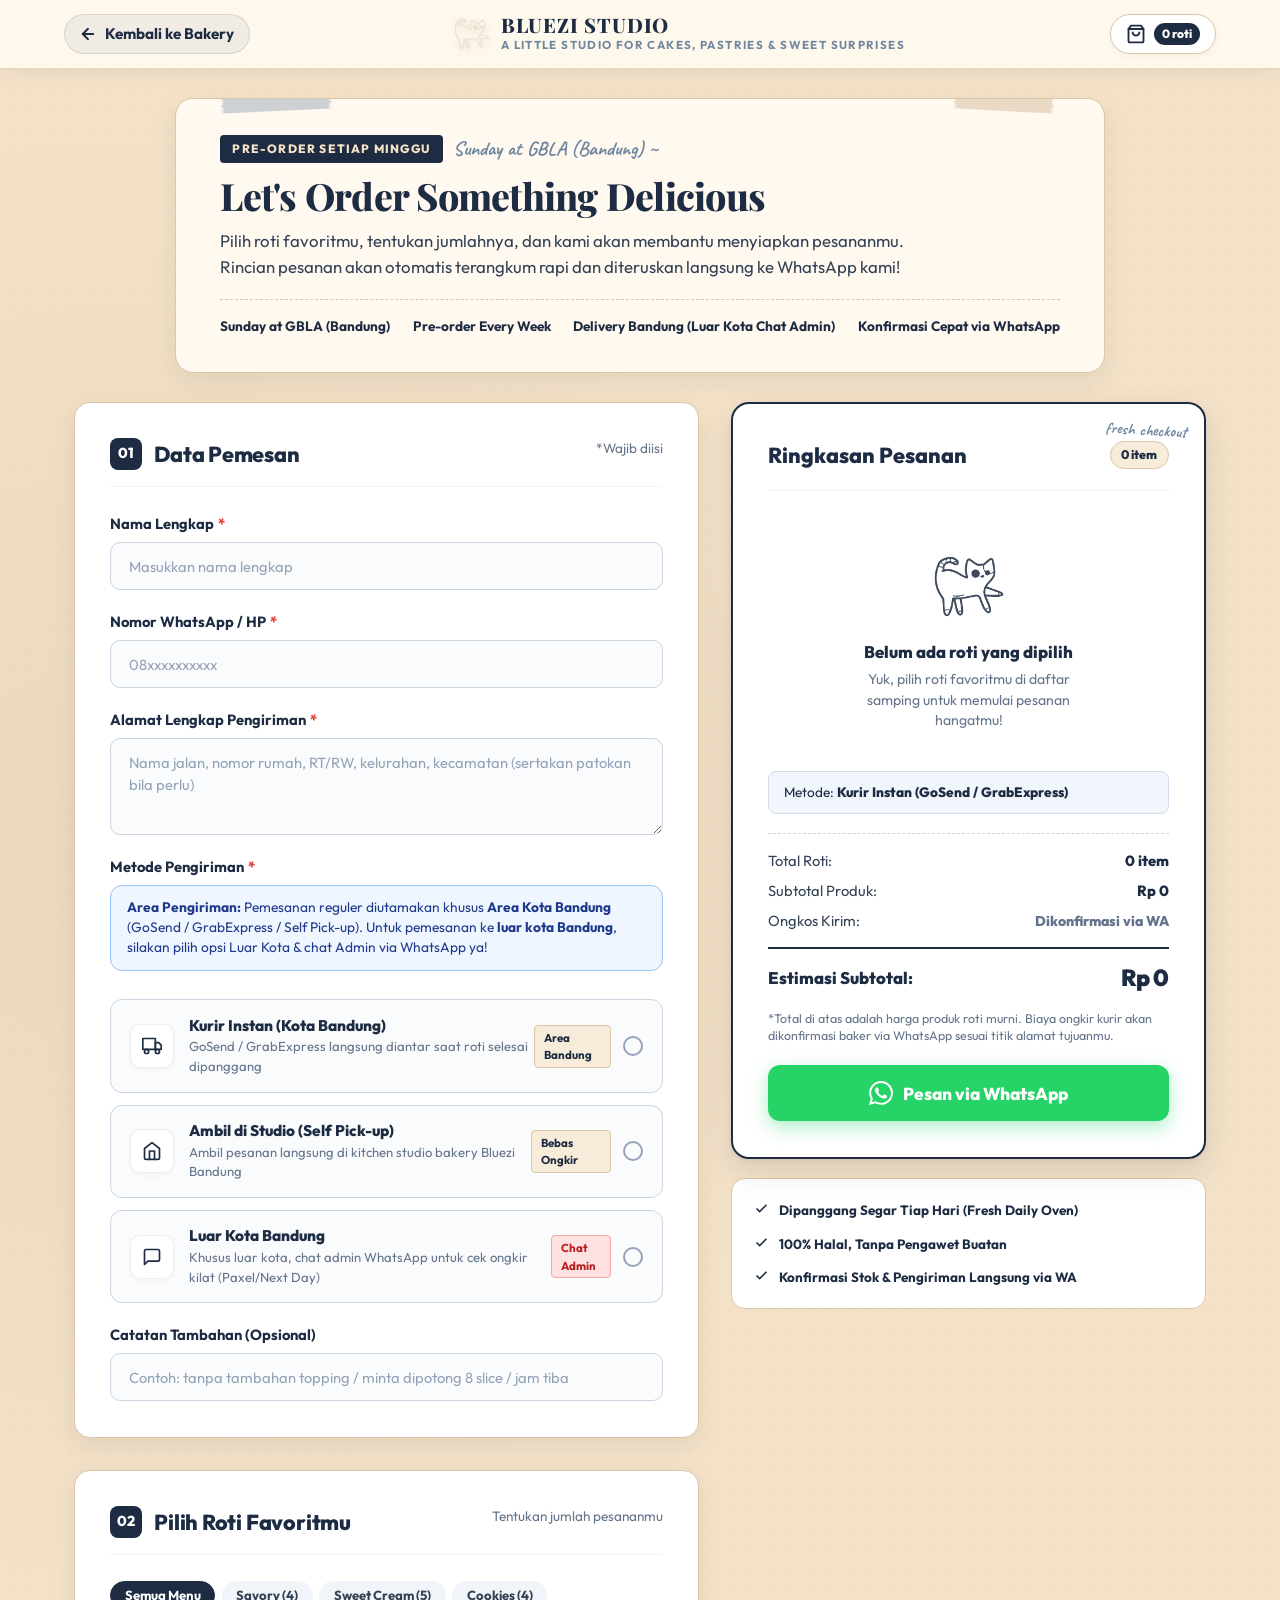
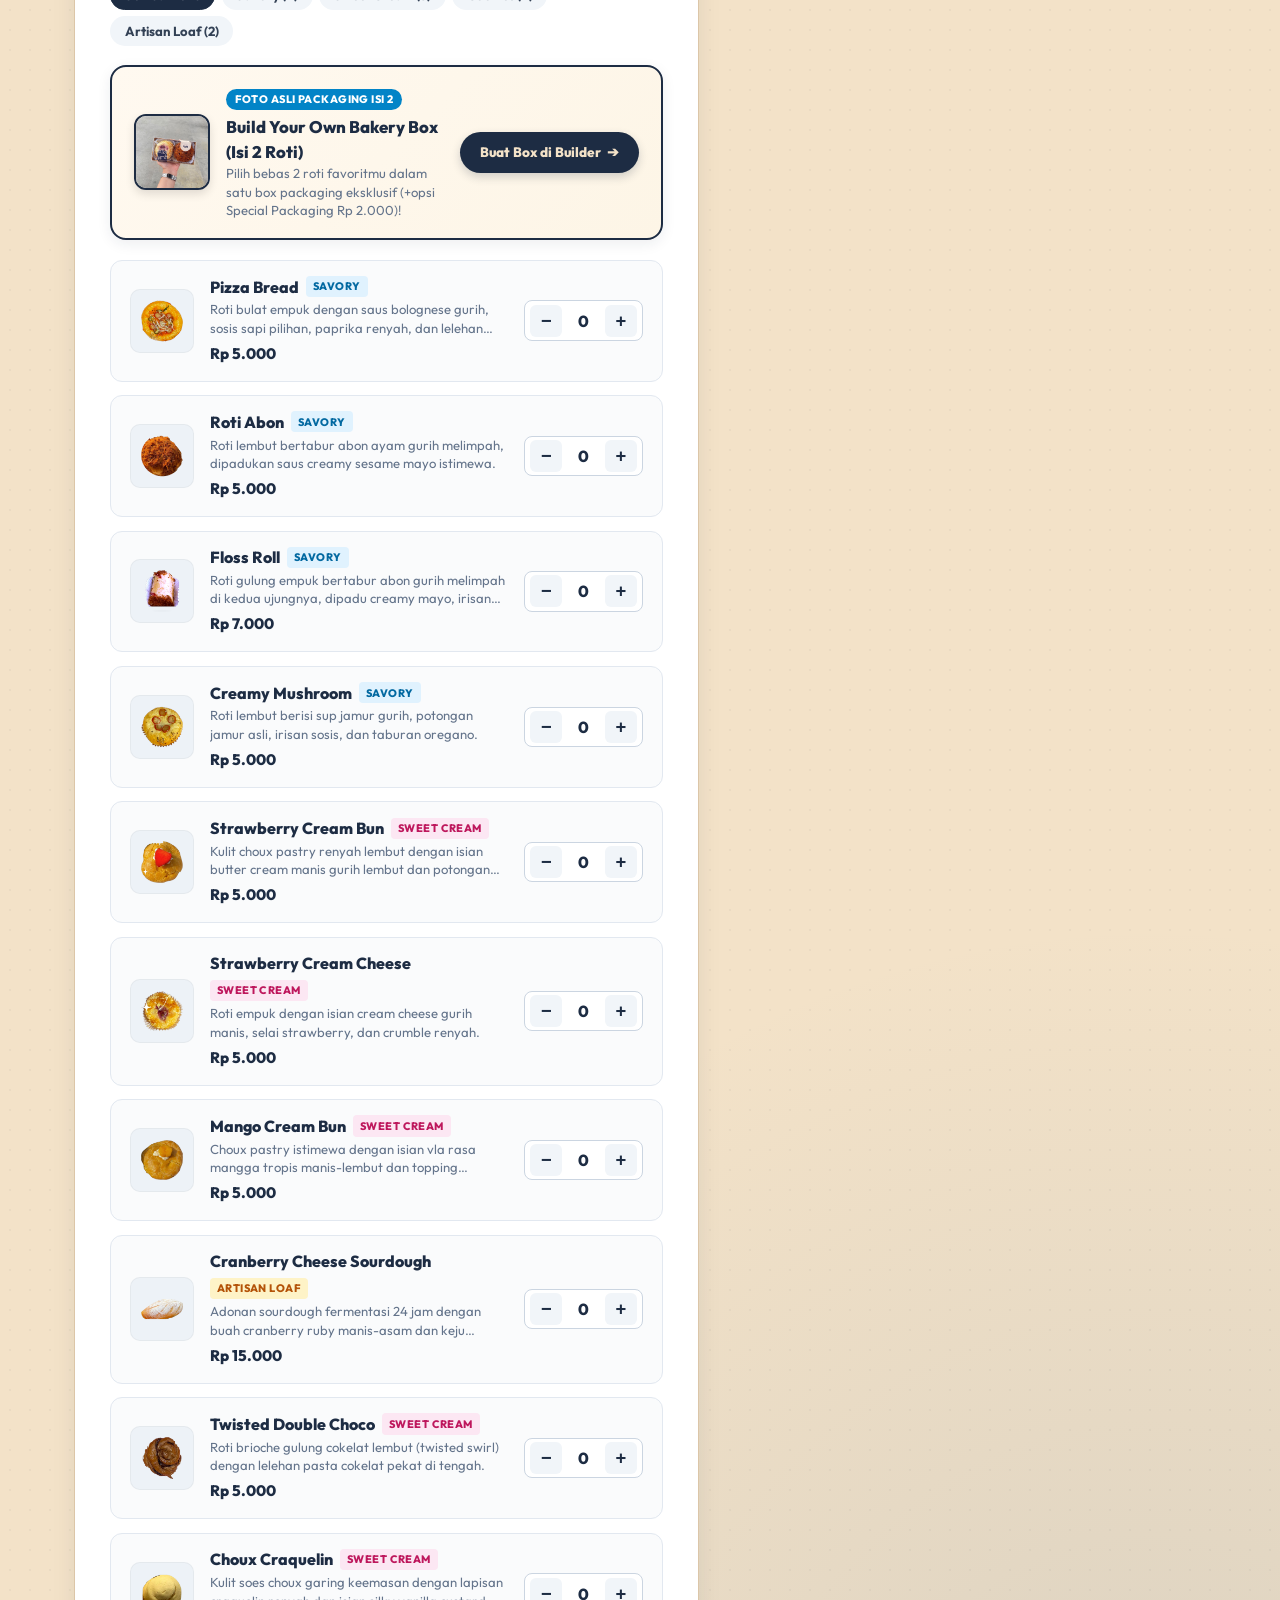
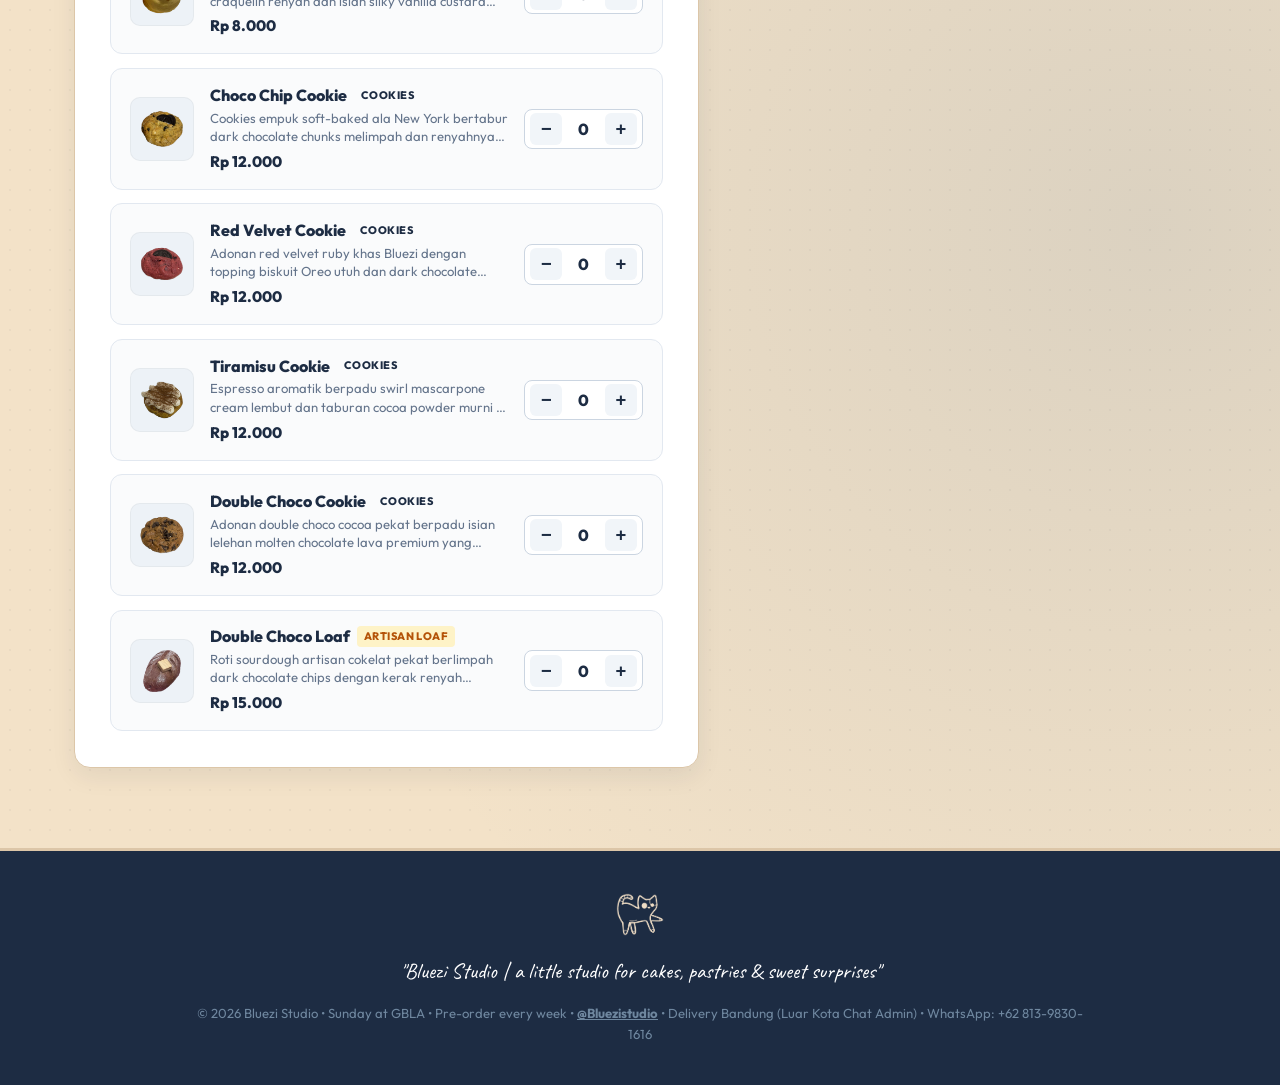
==== commit 3f38db38: "fix(catalog): remove hampers from menu catalog and filter tabs" ====
--- a/order.html
+++ b/order.html
@@ -252,7 +252,6 @@
               <button type="button" class="order-filter-pill" data-filter="sweet">Sweet Cream (5)</button>
               <button type="button" class="order-filter-pill" data-filter="cookies">Cookies (4)</button>
               <button type="button" class="order-filter-pill" data-filter="sourdough">Artisan Loaf (2)</button>
-              <button type="button" class="order-filter-pill" data-filter="hampers">Hampers</button>
             </div>
           </div>
 
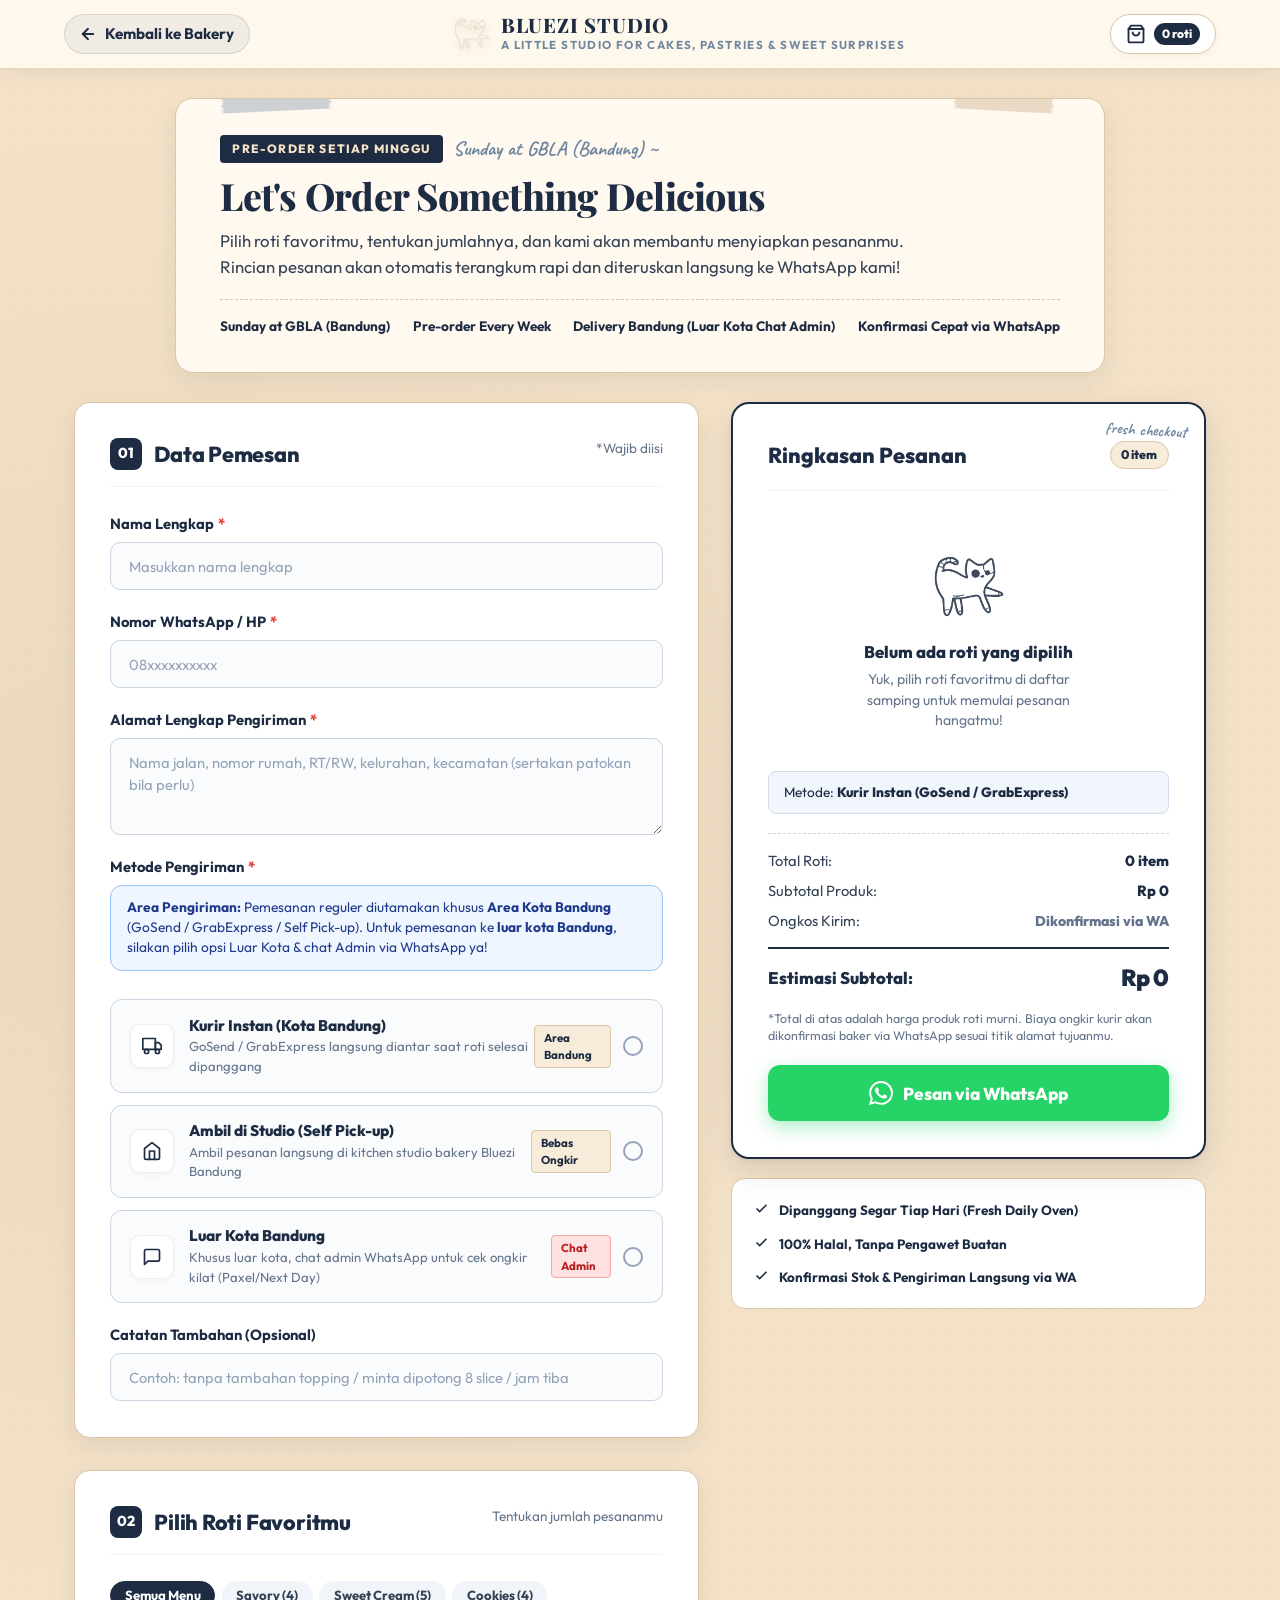
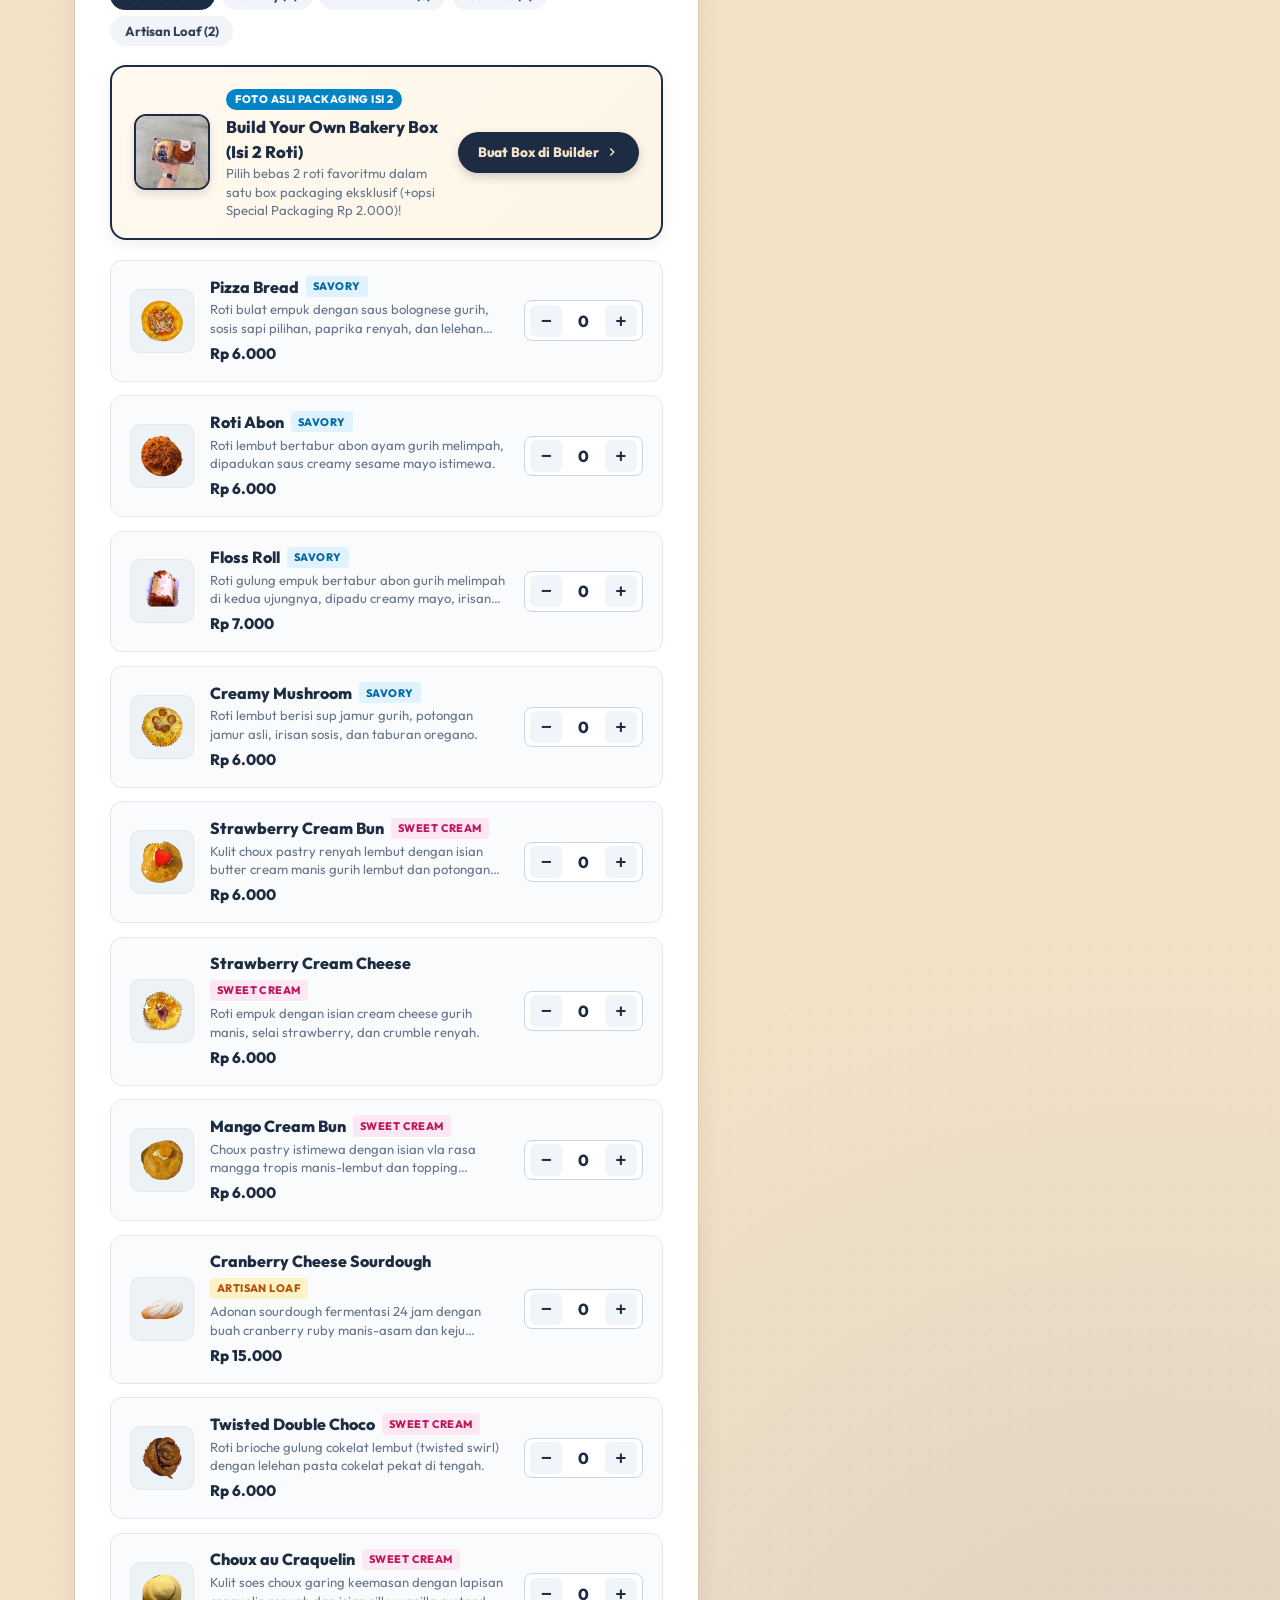
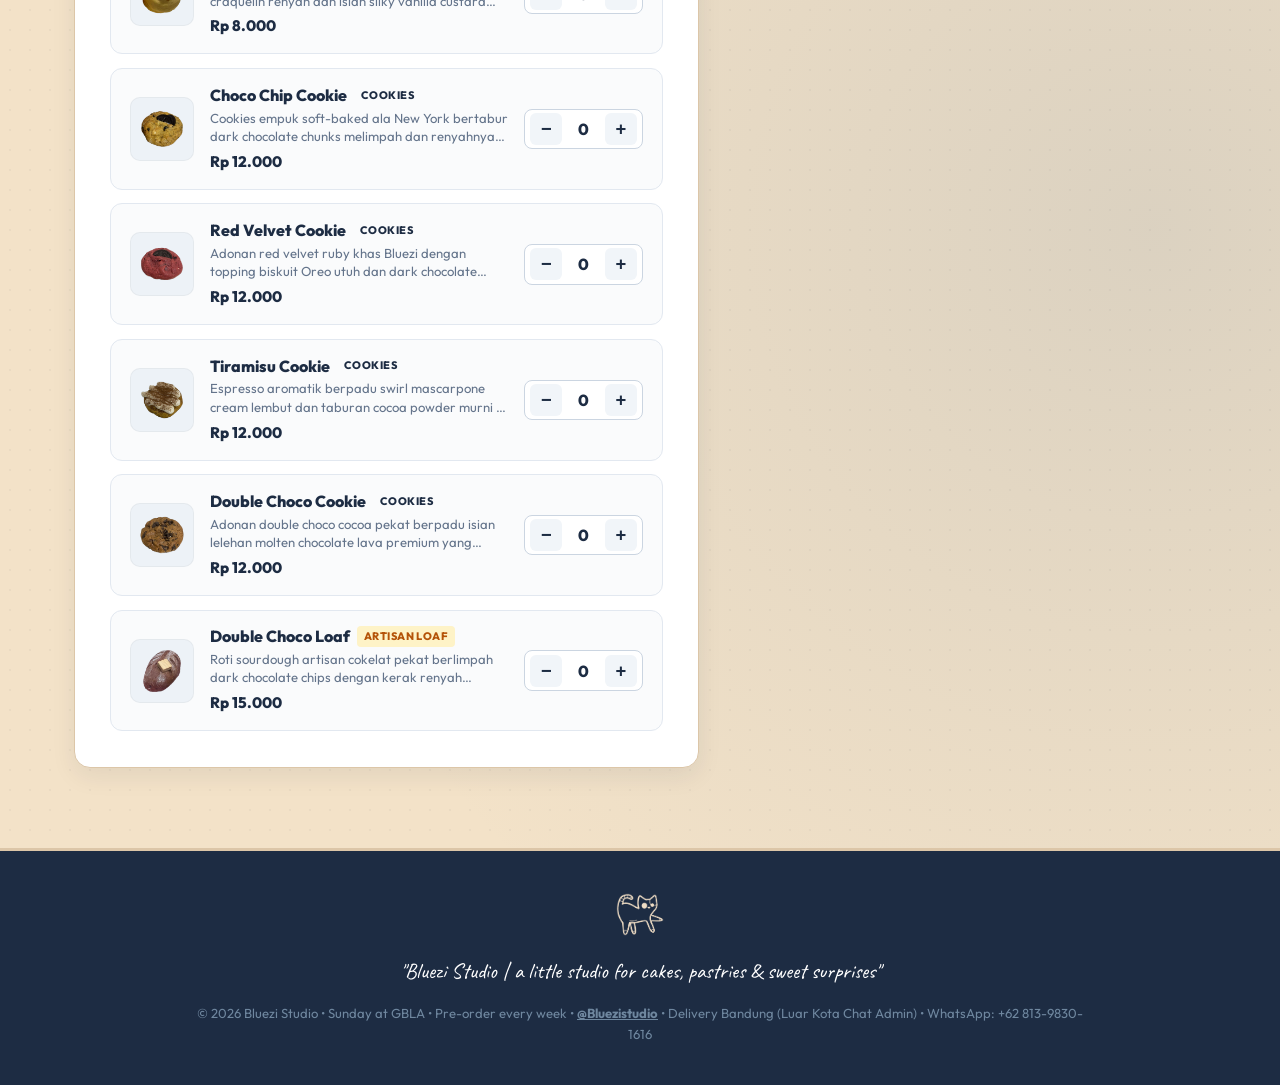
==== commit 1d433d69: "style: remove excessive emojis and replace with clean typography/SVG icons" ====
--- a/order.html
+++ b/order.html
@@ -271,7 +271,7 @@
             </div>
             <a href="index.html#box-builder" class="btn-custom-box-link" style="background: #1D2C43; color: #F3E2C8; padding: 0.65rem 1.25rem; border-radius: 999px; font-weight: 800; font-size: 0.85rem; text-decoration: none; display: inline-flex; align-items: center; gap: 0.4rem; white-space: nowrap; box-shadow: 0 4px 10px rgba(29, 44, 67, 0.2);">
               <span>Buat Box di Builder</span>
-              <span>➔</span>
+              <svg width="14" height="14" viewBox="0 0 24 24" fill="none" stroke="currentColor" stroke-width="2.5"><polyline points="9 18 15 12 9 6"></polyline></svg>
             </a>
           </div>
 
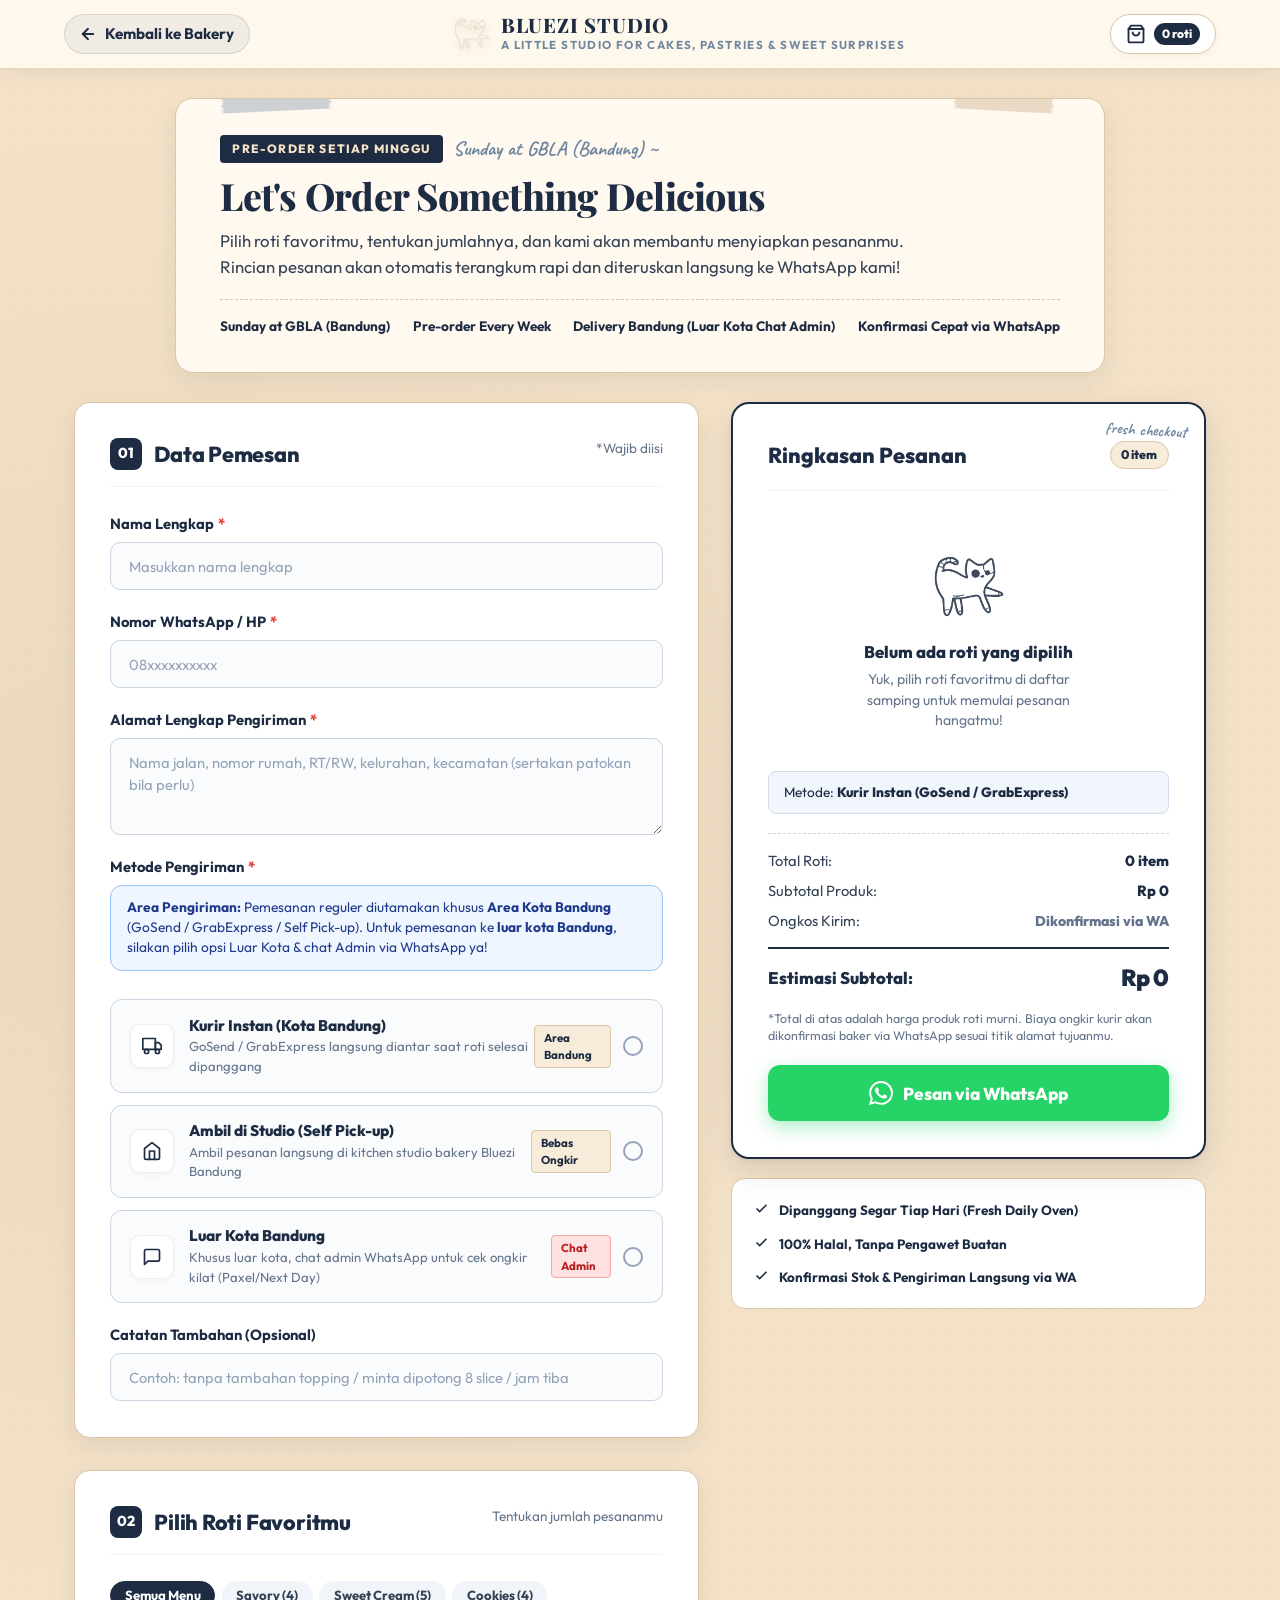
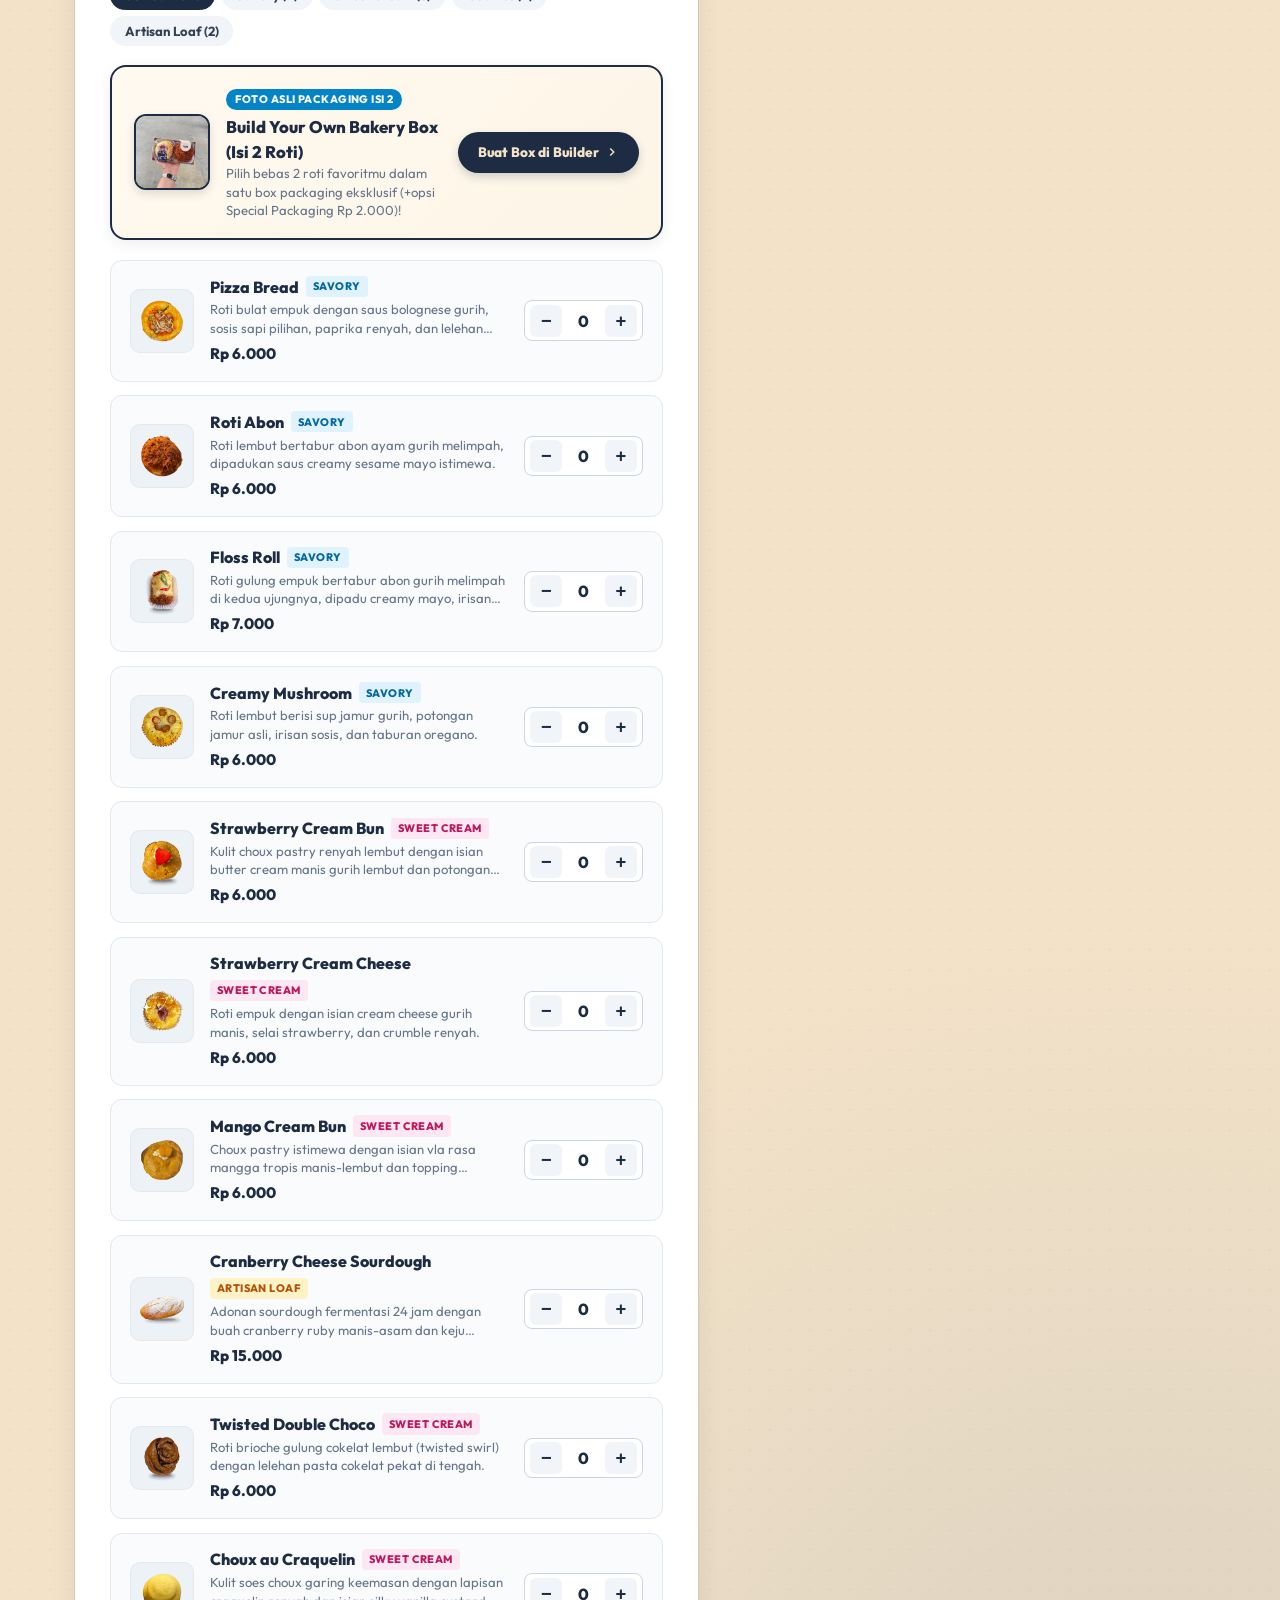
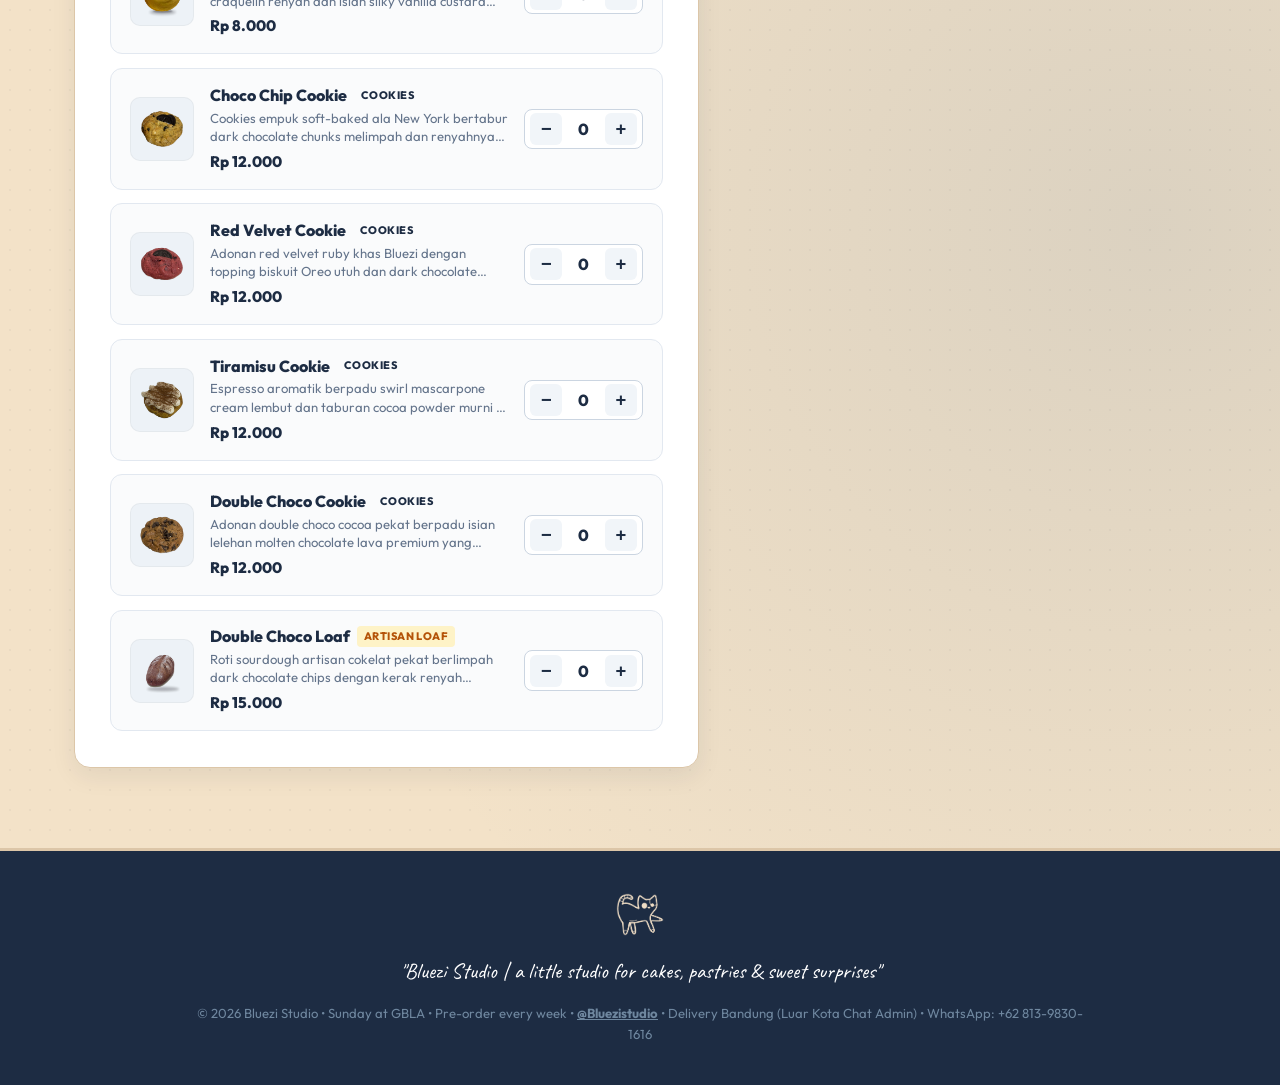
==== commit 2d0bc184: "fix(nav): make top header stick reliably on scroll by replacing overflow-x hidden with clip" ====
--- a/order.html
+++ b/order.html
@@ -16,7 +16,7 @@
   <link href="https://fonts.googleapis.com/css2?family=Caveat:wght@600;700&family=Outfit:wght@400;500;600;700;800;900&family=Playfair+Display:ital,wght@0,600;0,700;0,800;1,600&family=Plus+Jakarta+Sans:wght@500;600;700;800&display=swap" rel="stylesheet">
 
   <!-- Stylesheets -->
-  <link rel="stylesheet" href="order.css?v=20261027_v7">
+  <link rel="stylesheet" href="order.css?v=sticky_v9">
 </head>
 <body class="order-page-body">
   <div class="order-page-wrapper">
--- a/order.css
+++ b/order.css
@@ -44,6 +44,7 @@
 html {
   scroll-behavior: smooth;
   font-size: 16px;
+  overflow-x: clip;
 }
 
 body.order-page-body {
@@ -57,7 +58,7 @@
   color: var(--text-dark);
   min-height: 100vh;
   line-height: 1.5;
-  overflow-x: hidden;
+  overflow-x: clip;
   -webkit-font-smoothing: antialiased;
 }
 
@@ -1388,7 +1389,7 @@
 
 @media (max-width: 640px) {
   html, body {
-    overflow-x: hidden !important;
+    overflow-x: clip !important;
     width: 100% !important;
     max-width: 100vw !important;
   }
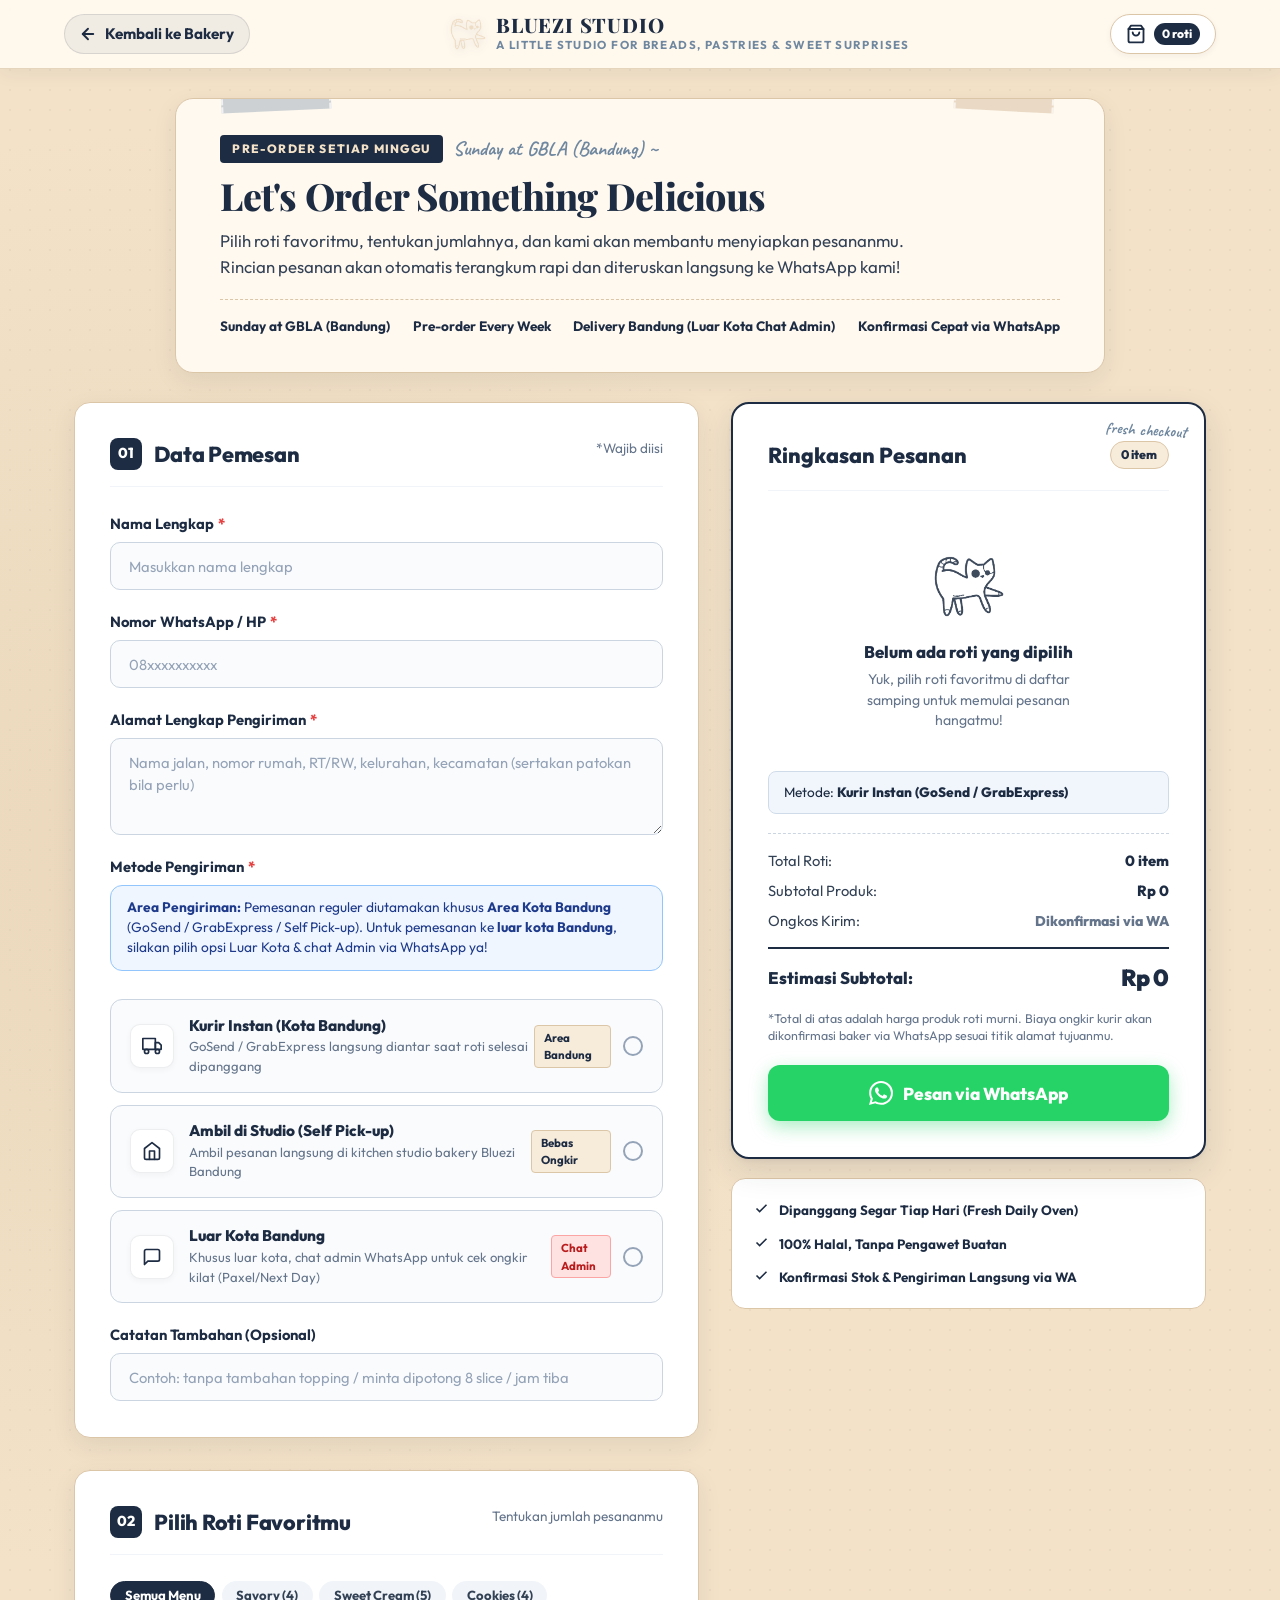
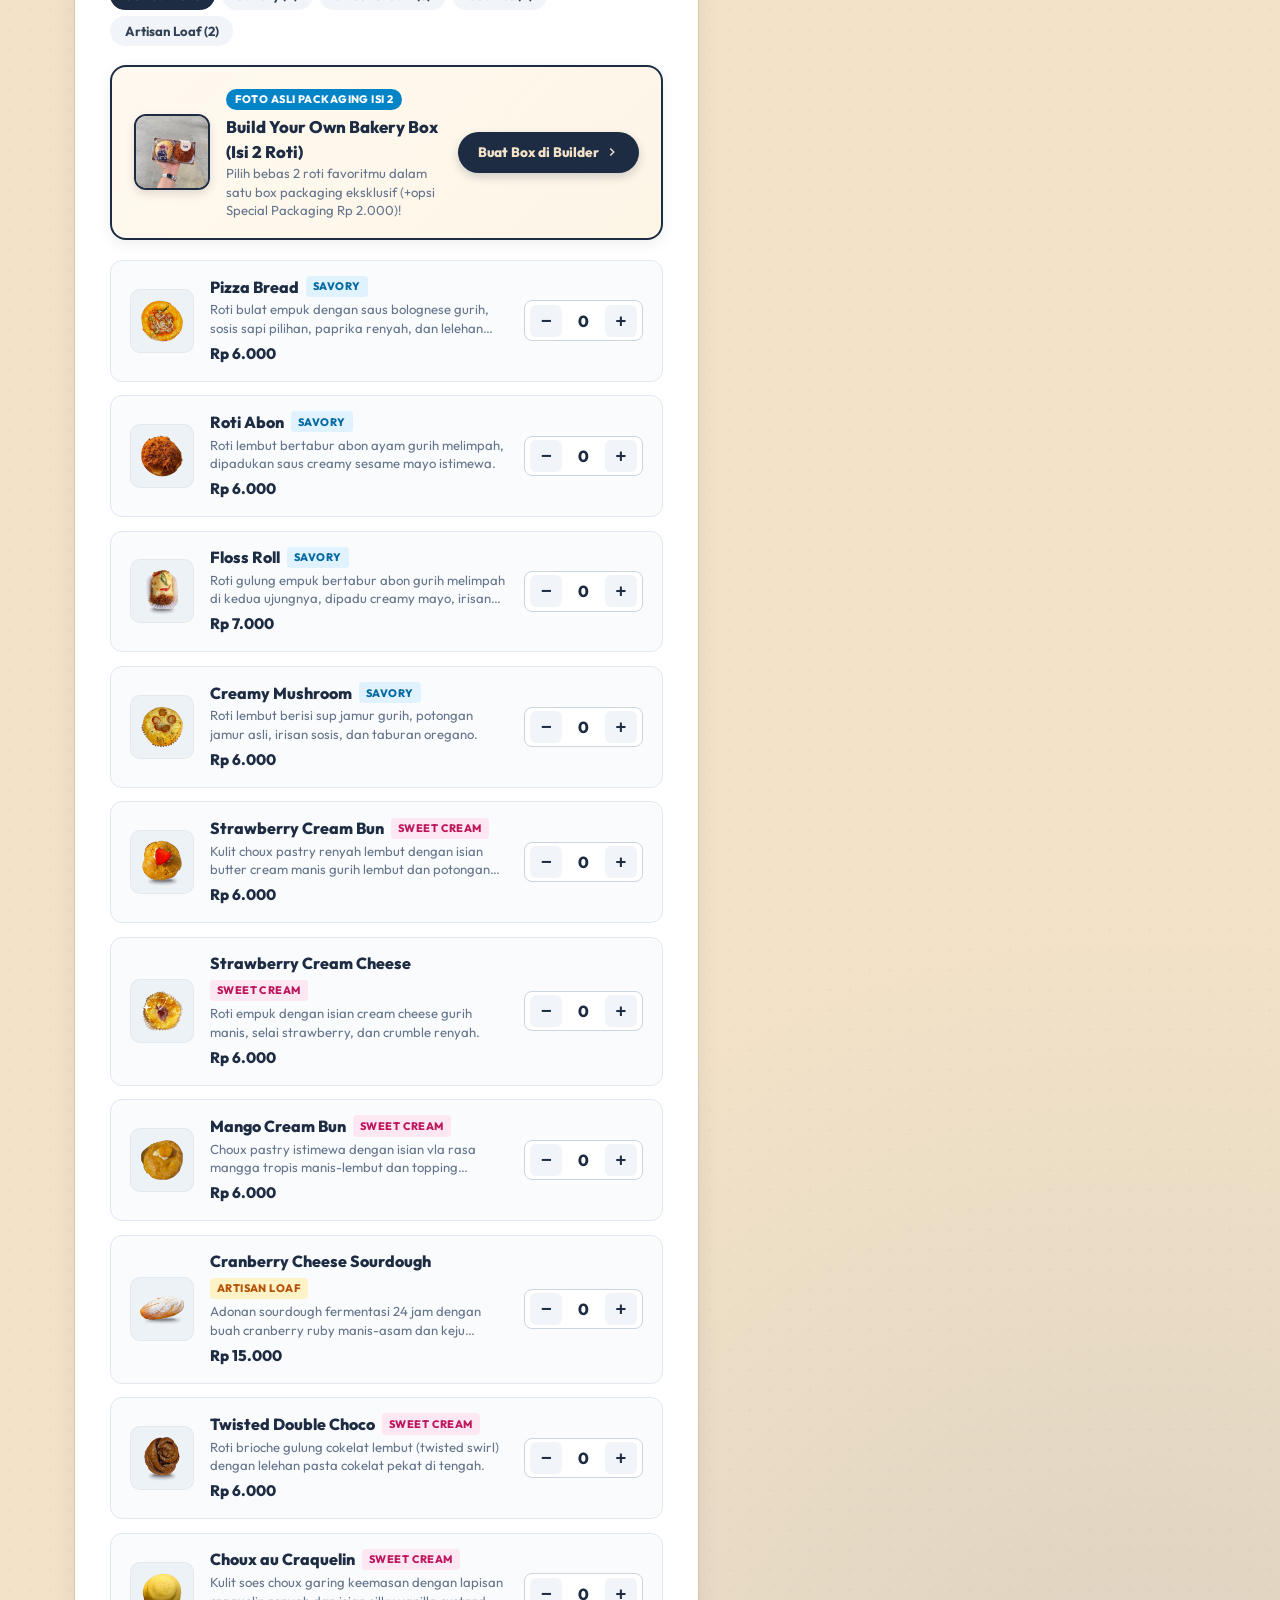
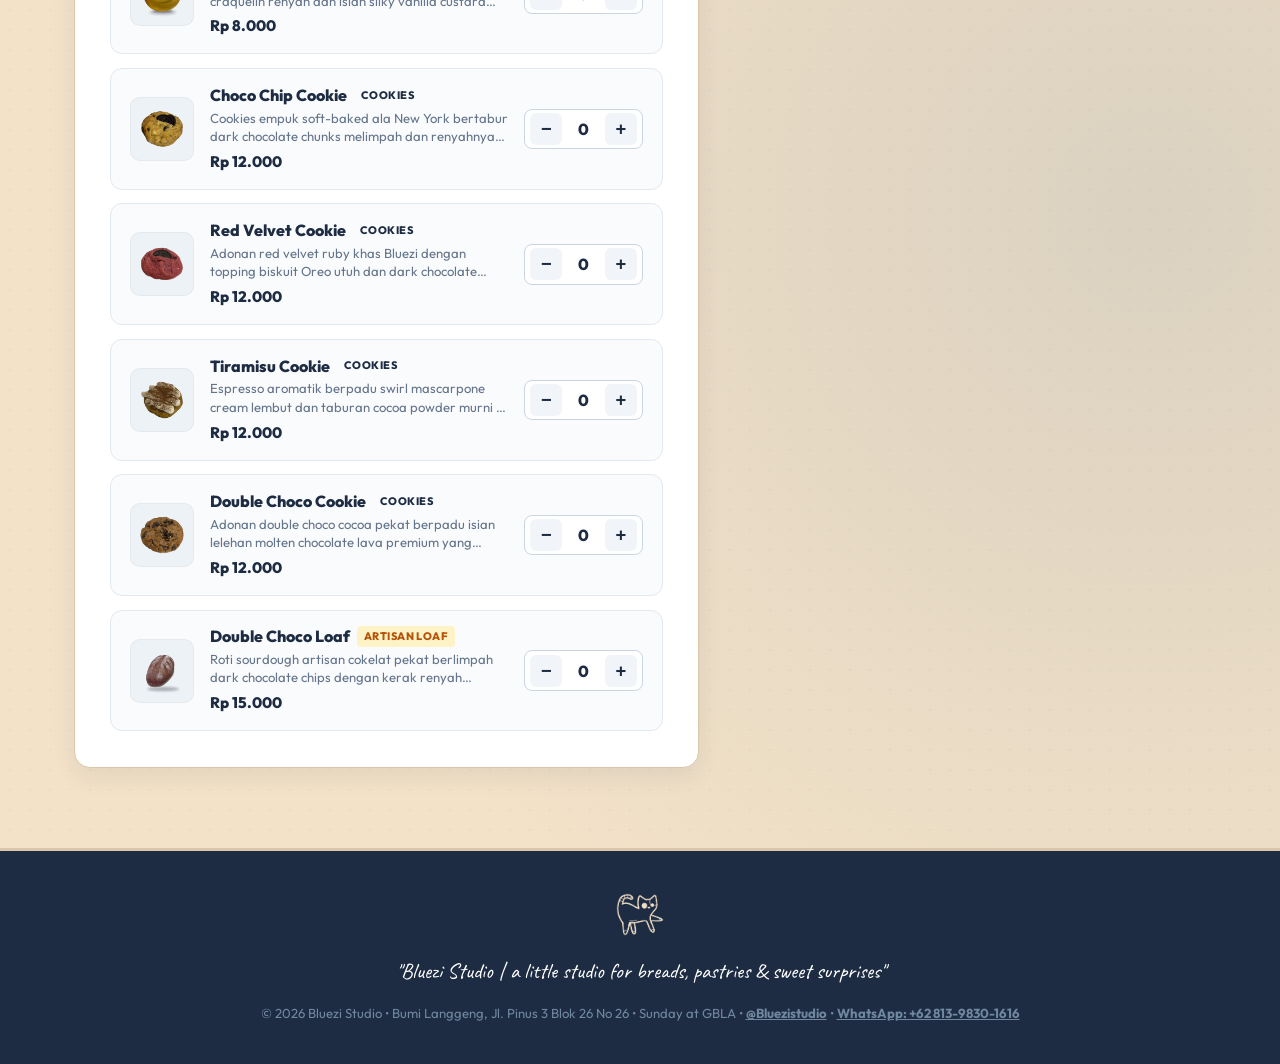
==== commit c40f7e59: "fix(copy): update footer info with store address, remove pre-order, and change cakes to breads in ta" ====
--- a/order.html
+++ b/order.html
@@ -38,7 +38,7 @@
           <img src="assets/brand/cat_cream.png" alt="Bluezi Cat Mascot" class="order-brand-cat">
           <div class="order-brand-text">
             <span class="order-brand-title">BLUEZI STUDIO</span>
-            <span class="order-brand-sub">a little studio for cakes, pastries & sweet surprises</span>
+            <span class="order-brand-sub">a little studio for breads, pastries & sweet surprises</span>
           </div>
         </a>
 
@@ -375,9 +375,9 @@
     <footer class="order-footer">
       <div class="order-footer-inner">
         <img src="assets/brand/cat_cream.png" alt="Bluezi Cat" class="order-footer-cat">
-        <p class="order-footer-quote">"Bluezi Studio | a little studio for cakes, pastries & sweet surprises"</p>
+        <p class="order-footer-quote">"Bluezi Studio | a little studio for breads, pastries & sweet surprises"</p>
         <p class="order-footer-copy">
-          © 2026 Bluezi Studio • Sunday at GBLA • Pre-order every week • <a href="https://www.instagram.com/bluezistudio/" target="_blank" rel="noopener" style="color:var(--brand-cream); font-weight:700;">@Bluezistudio</a> • Delivery Bandung (Luar Kota Chat Admin) • WhatsApp: +62 813-9830-1616
+          © 2026 Bluezi Studio • Bumi Langgeng, Jl. Pinus 3 Blok 26 No 26 • Sunday at GBLA • <a href="https://www.instagram.com/bluezistudio/" target="_blank" rel="noopener" style="color:var(--brand-cream); font-weight:700;">@Bluezistudio</a> • <a href="https://wa.me/6281398301616" target="_blank" rel="noopener" style="color:var(--brand-cream); font-weight:700;">WhatsApp: +62 813-9830-1616</a>
         </p>
       </div>
     </footer>
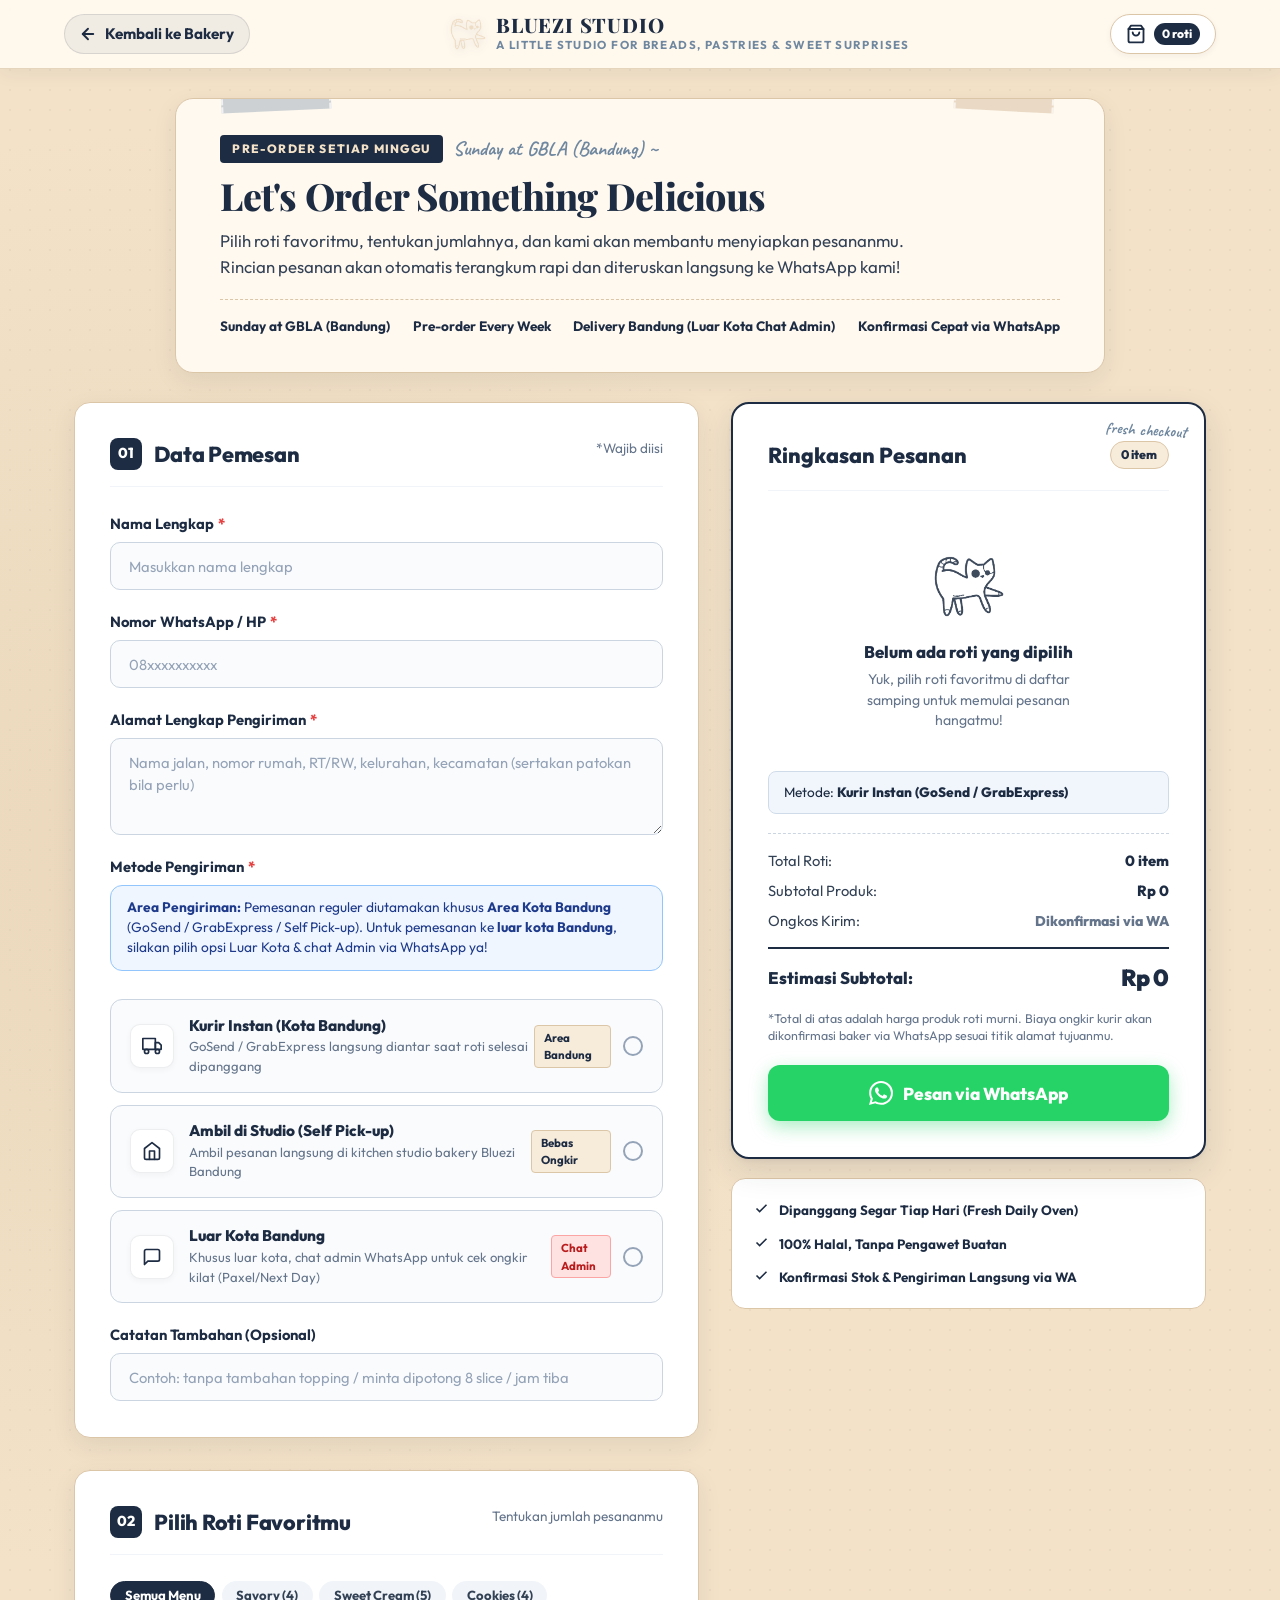
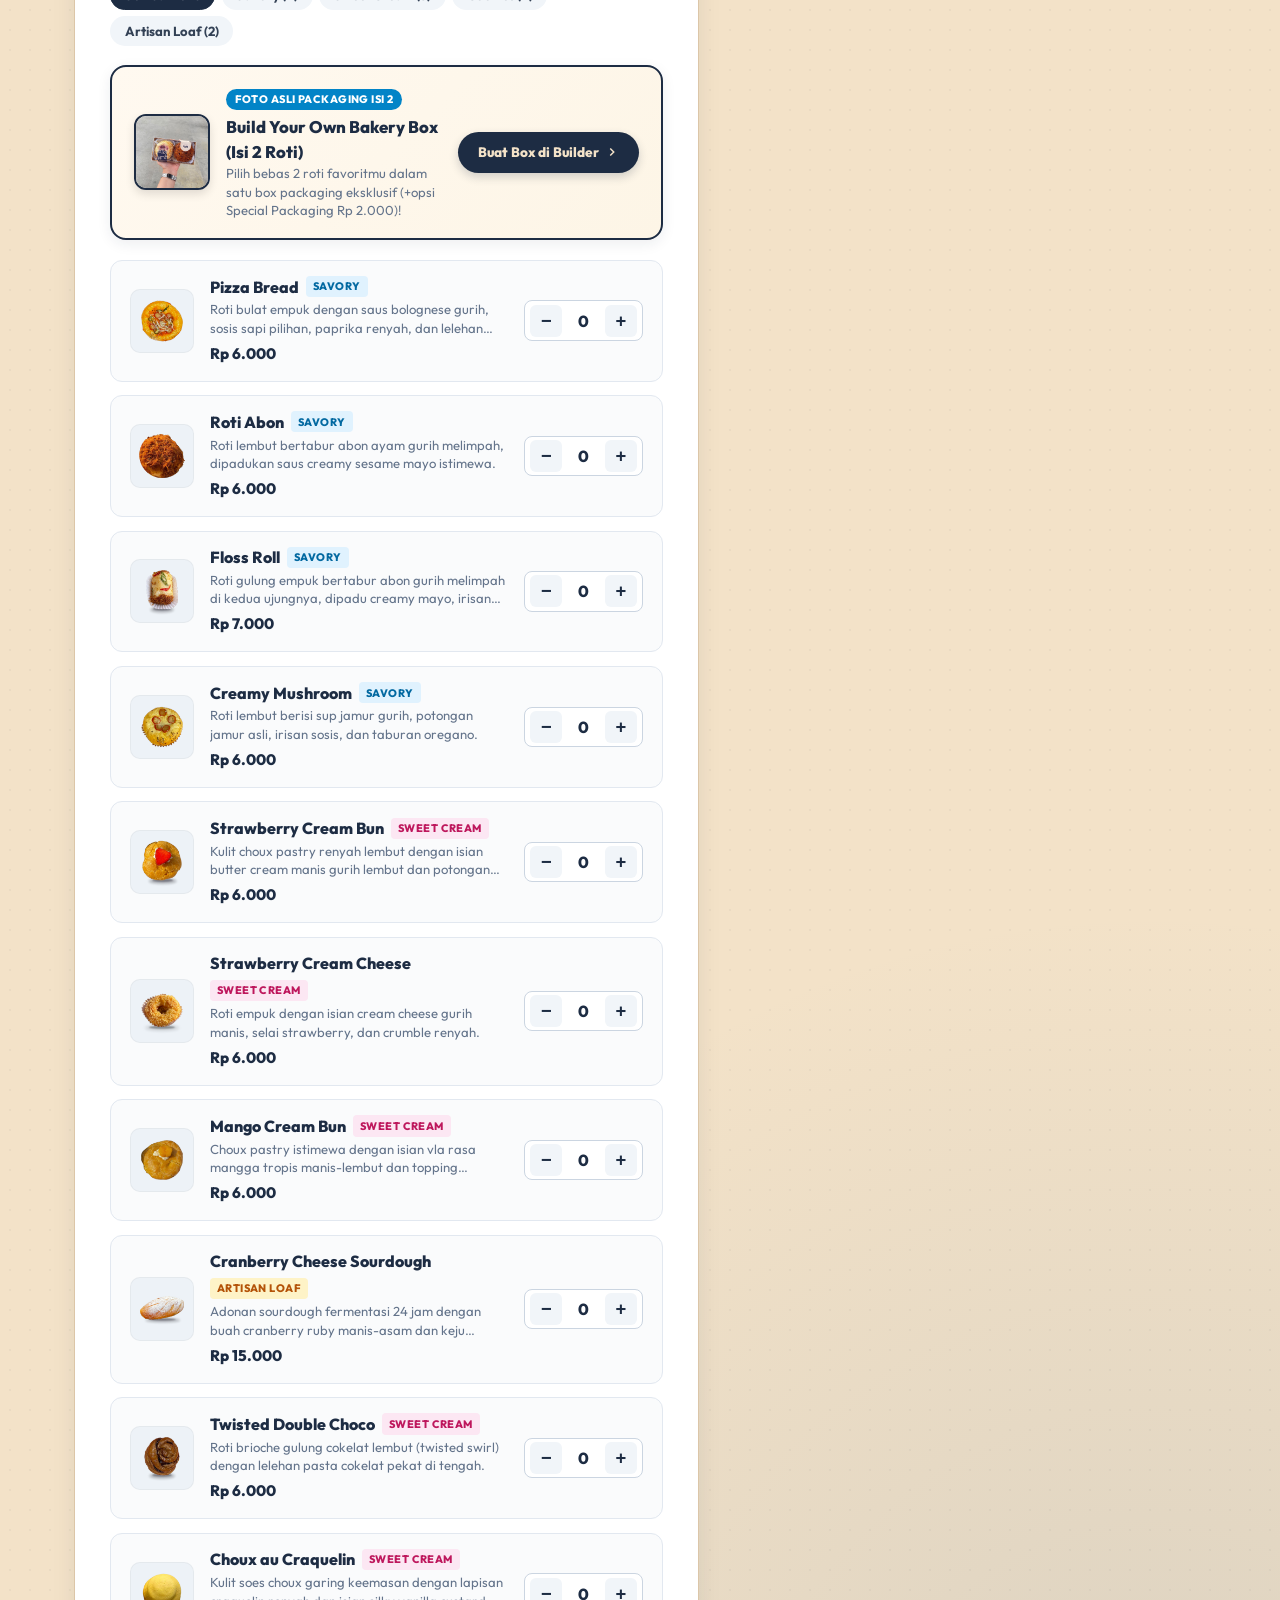
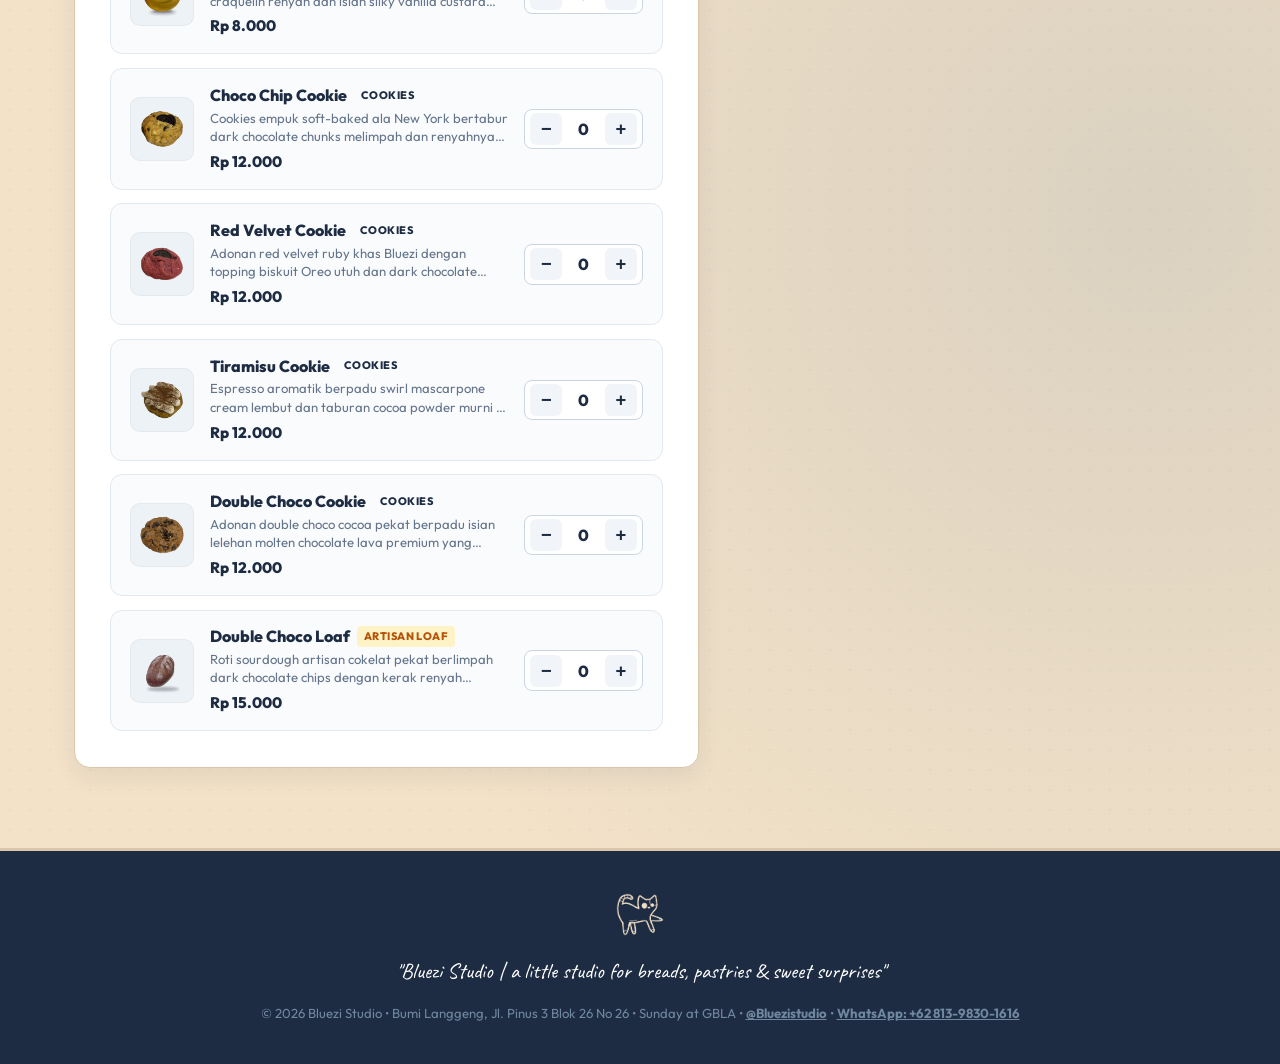
==== commit ec7d7170: "fix(catalog): restore authentic round Roti Abon photo (fix Floss Roll image overlap)" ====
--- a/order.html
+++ b/order.html
@@ -403,6 +403,6 @@
   <div class="order-toast-container" id="orderToastContainer"></div>
 
   <!-- Order Page Logic Script -->
-  <script src="order.js?v=20261027_v7"></script>
+  <script src="order.js?v=20261111_v17"></script>
 </body>
 </html>
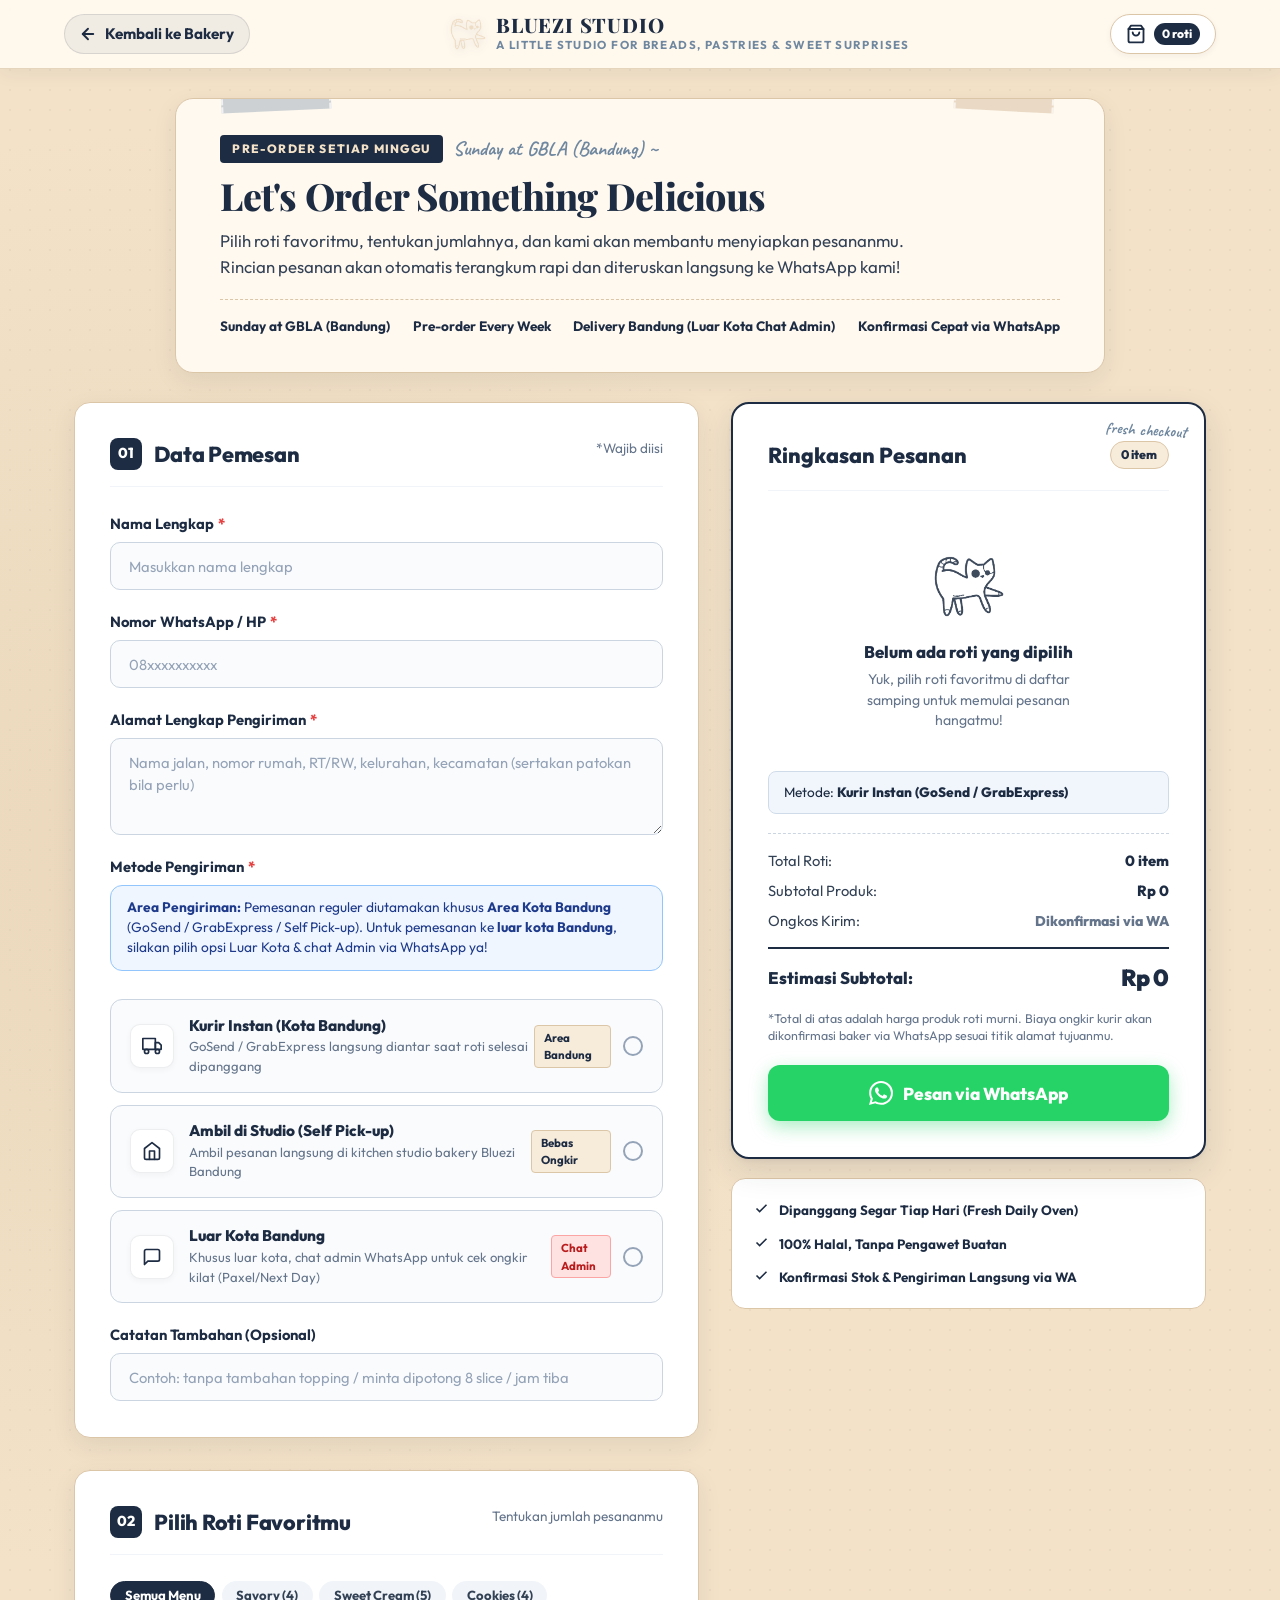
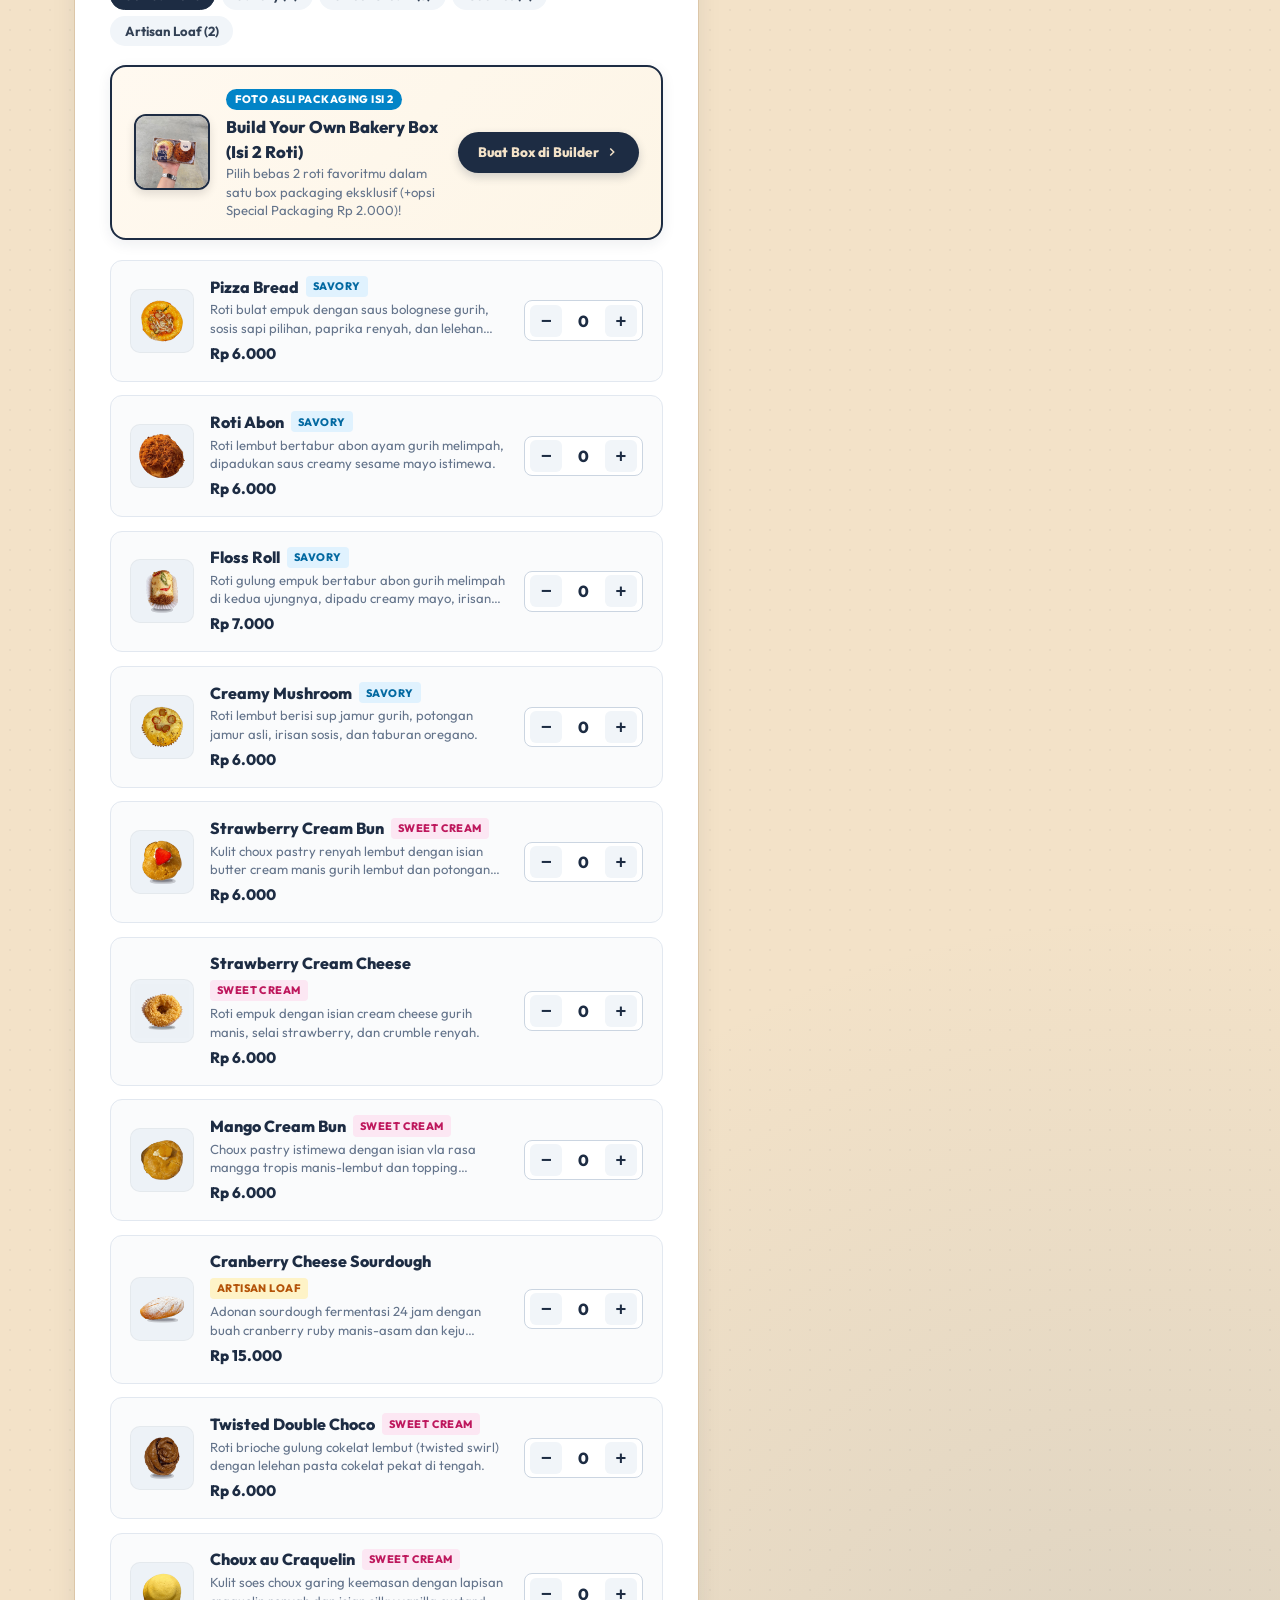
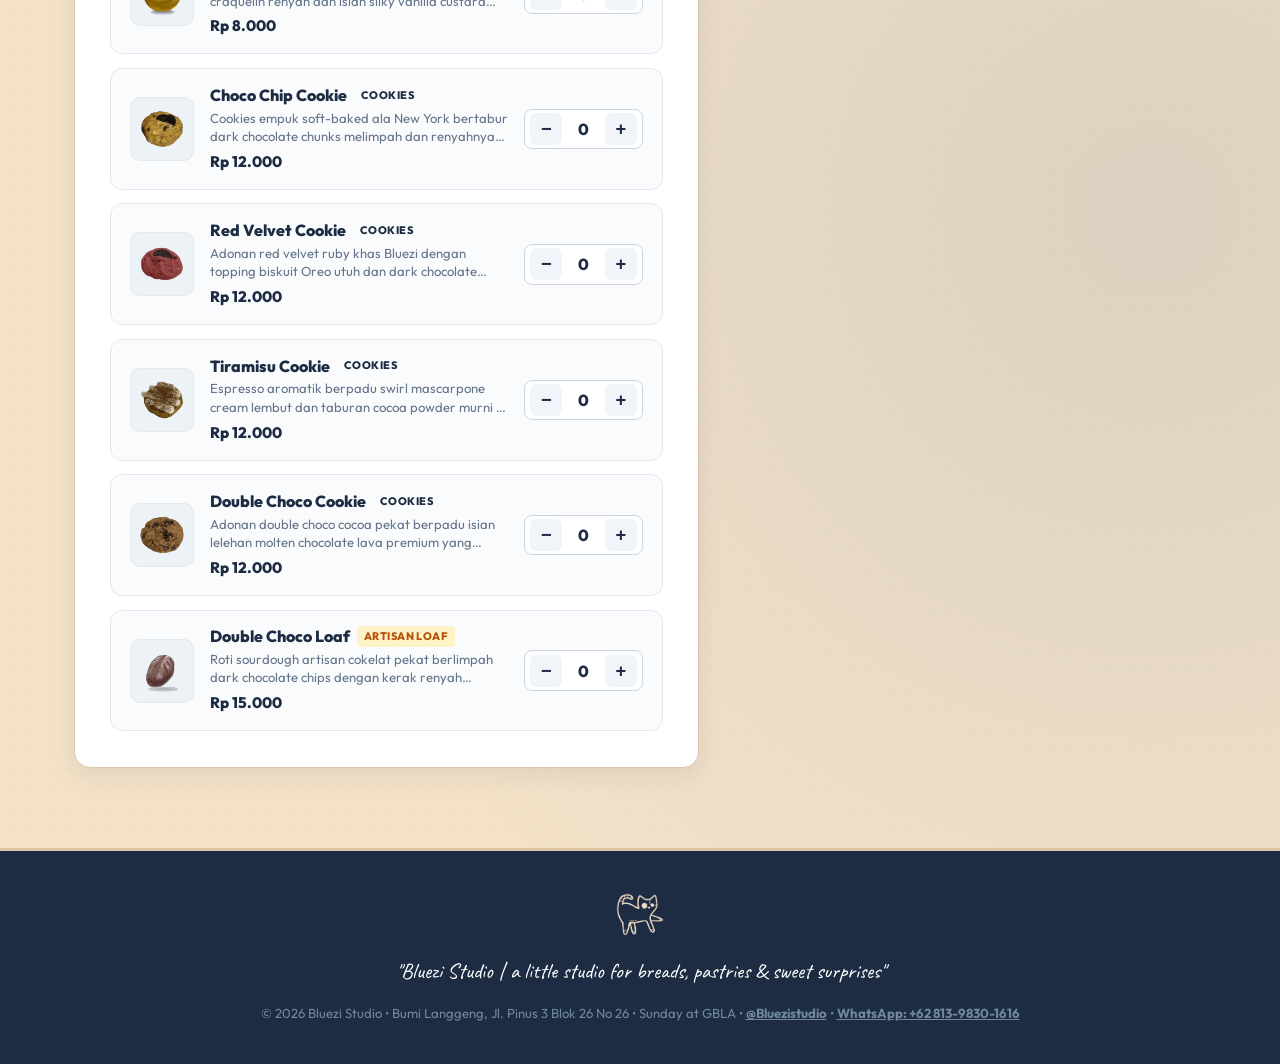
==== commit 0c9aff42: "perf: optimize images (-46MB), enable content-visibility, off-thread decoding, and mobile GPU accele" ====
--- a/order.html
+++ b/order.html
@@ -403,6 +403,6 @@
   <div class="order-toast-container" id="orderToastContainer"></div>
 
   <!-- Order Page Logic Script -->
-  <script src="order.js?v=20261111_v17"></script>
+  <script src="order.js?v=20261111_v19"></script>
 </body>
 </html>
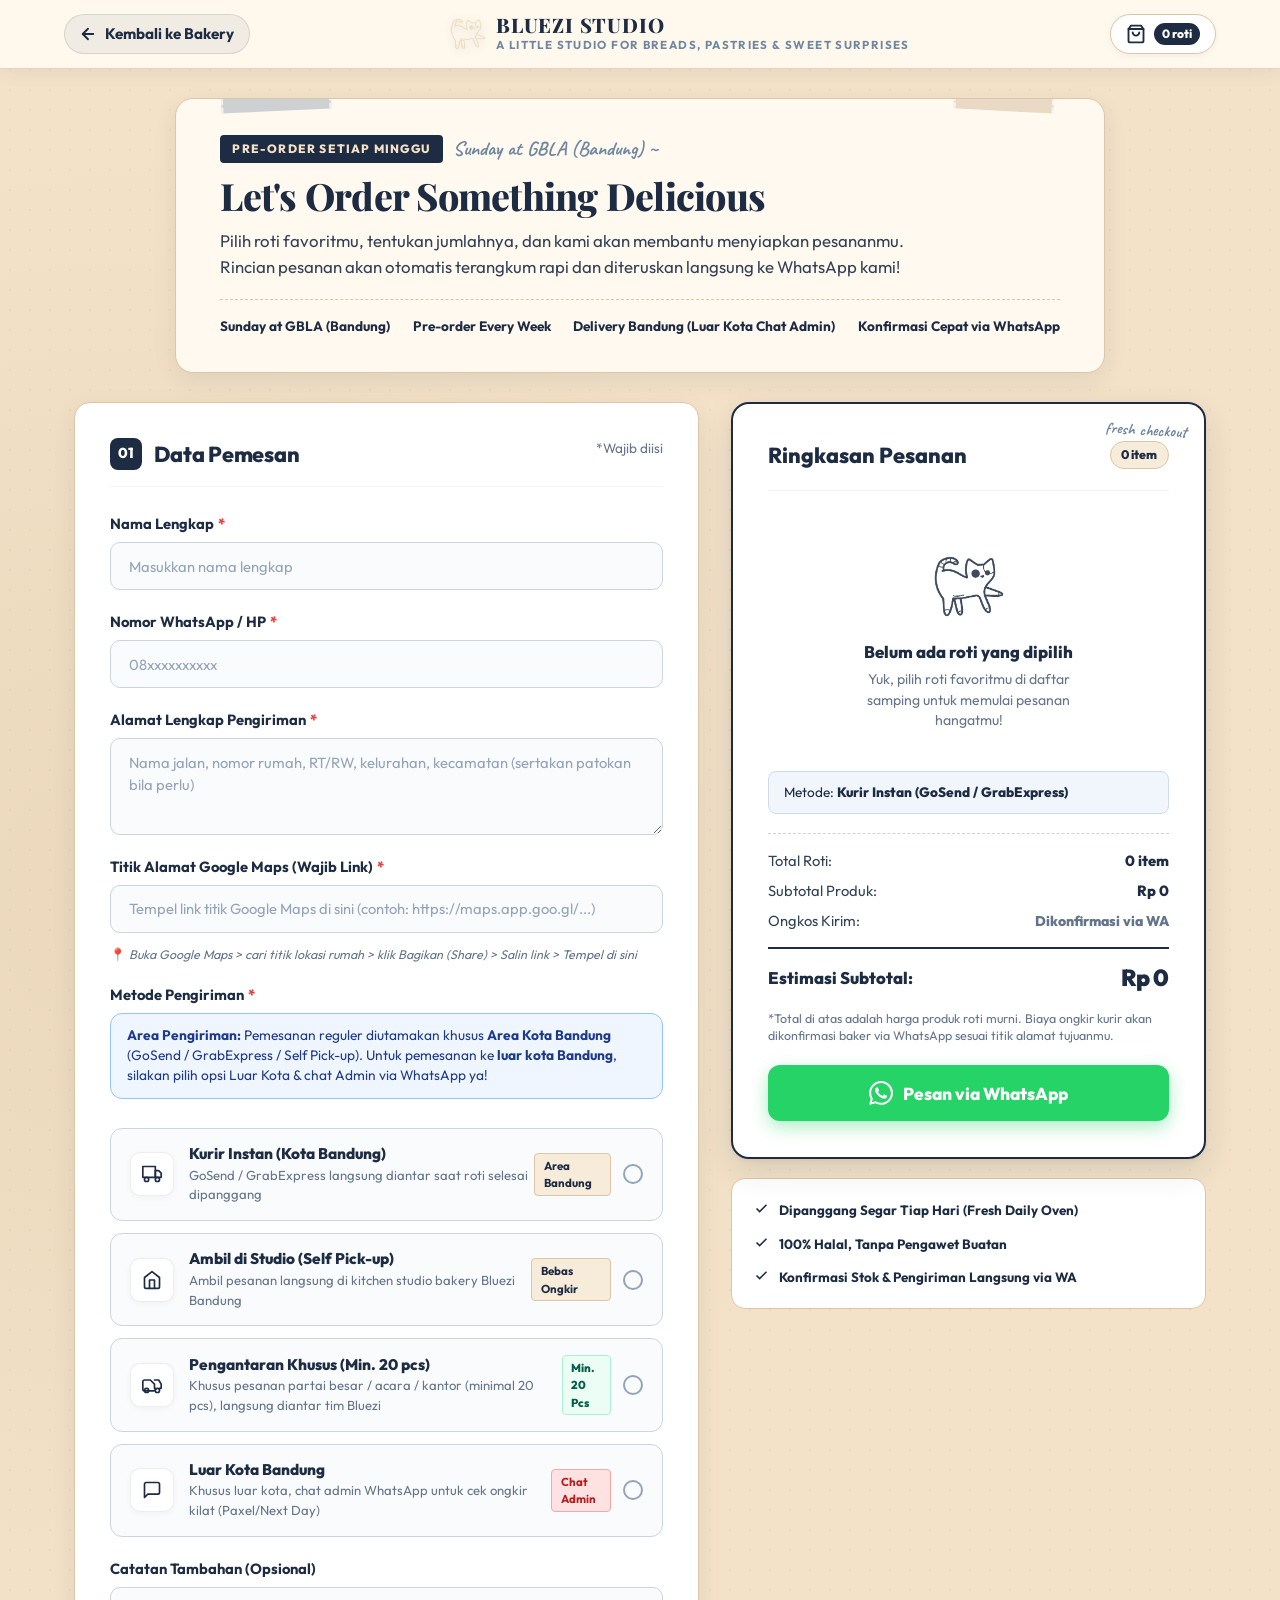
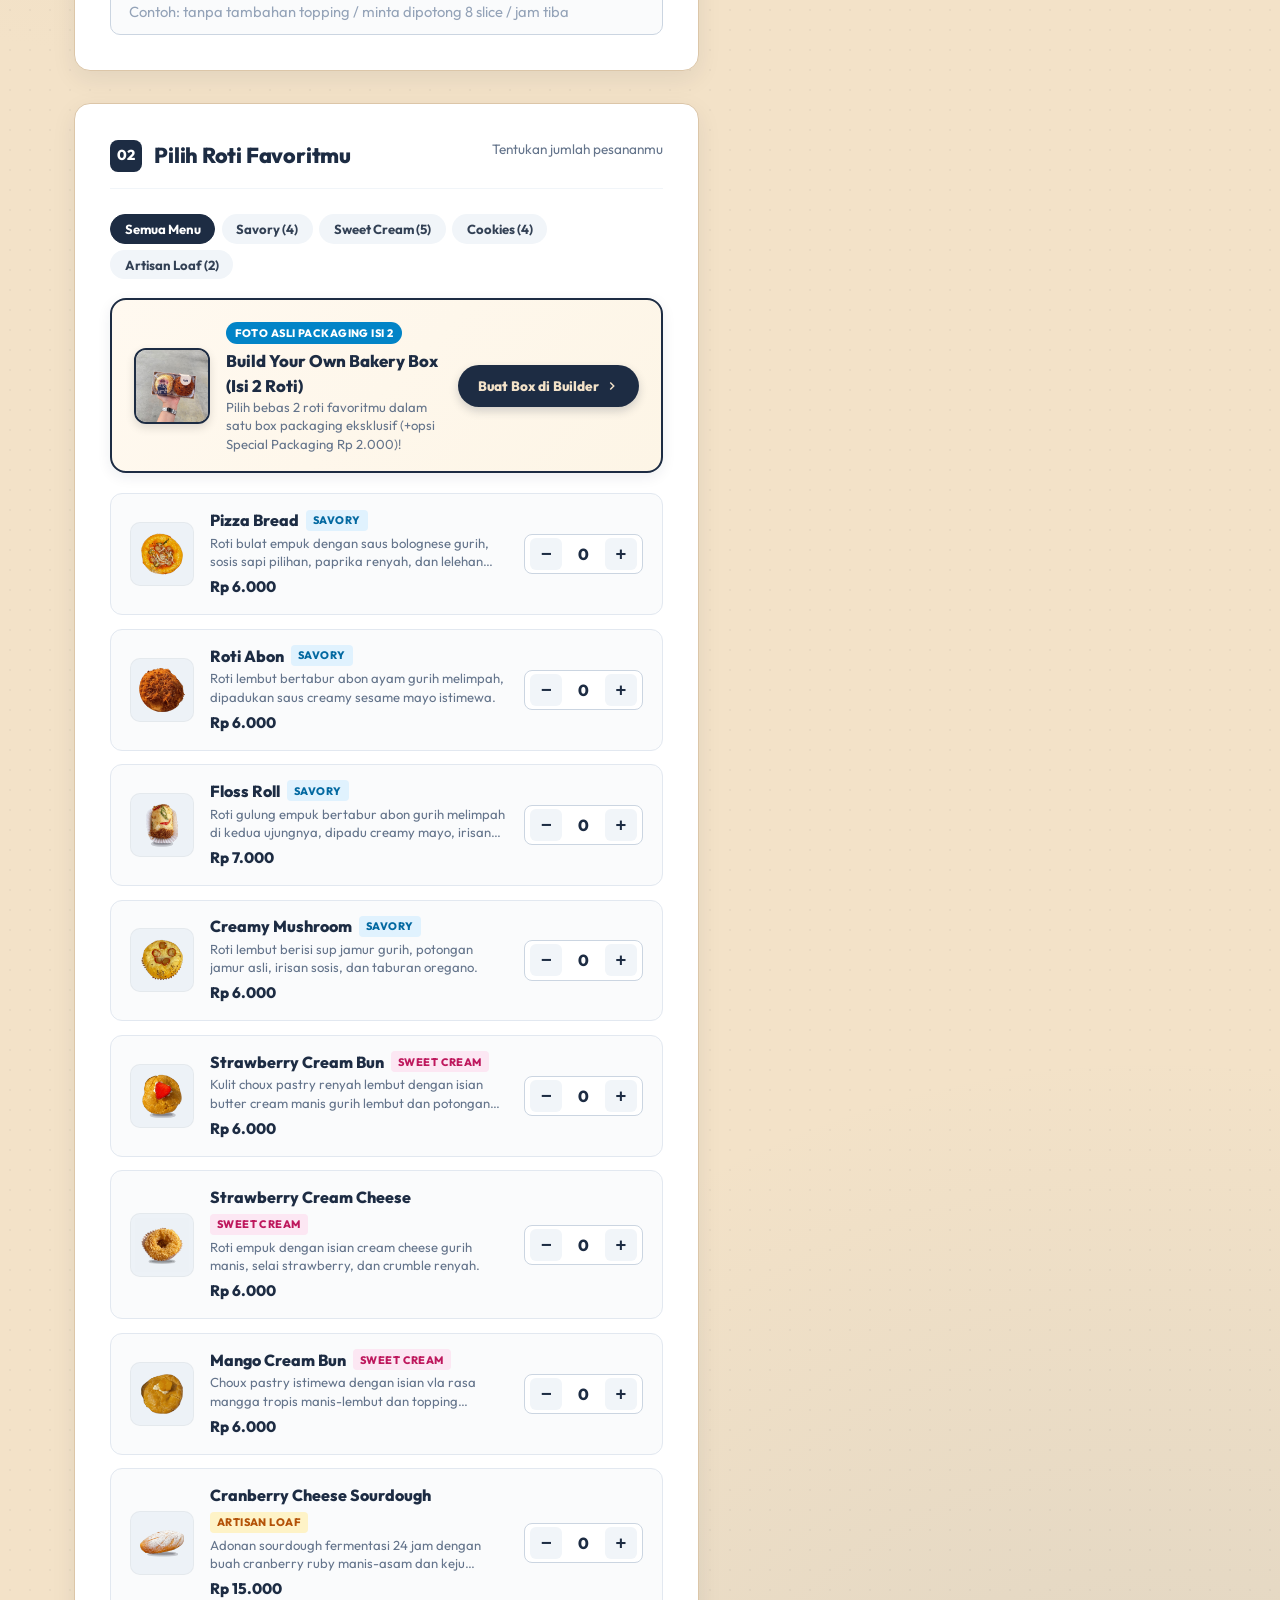
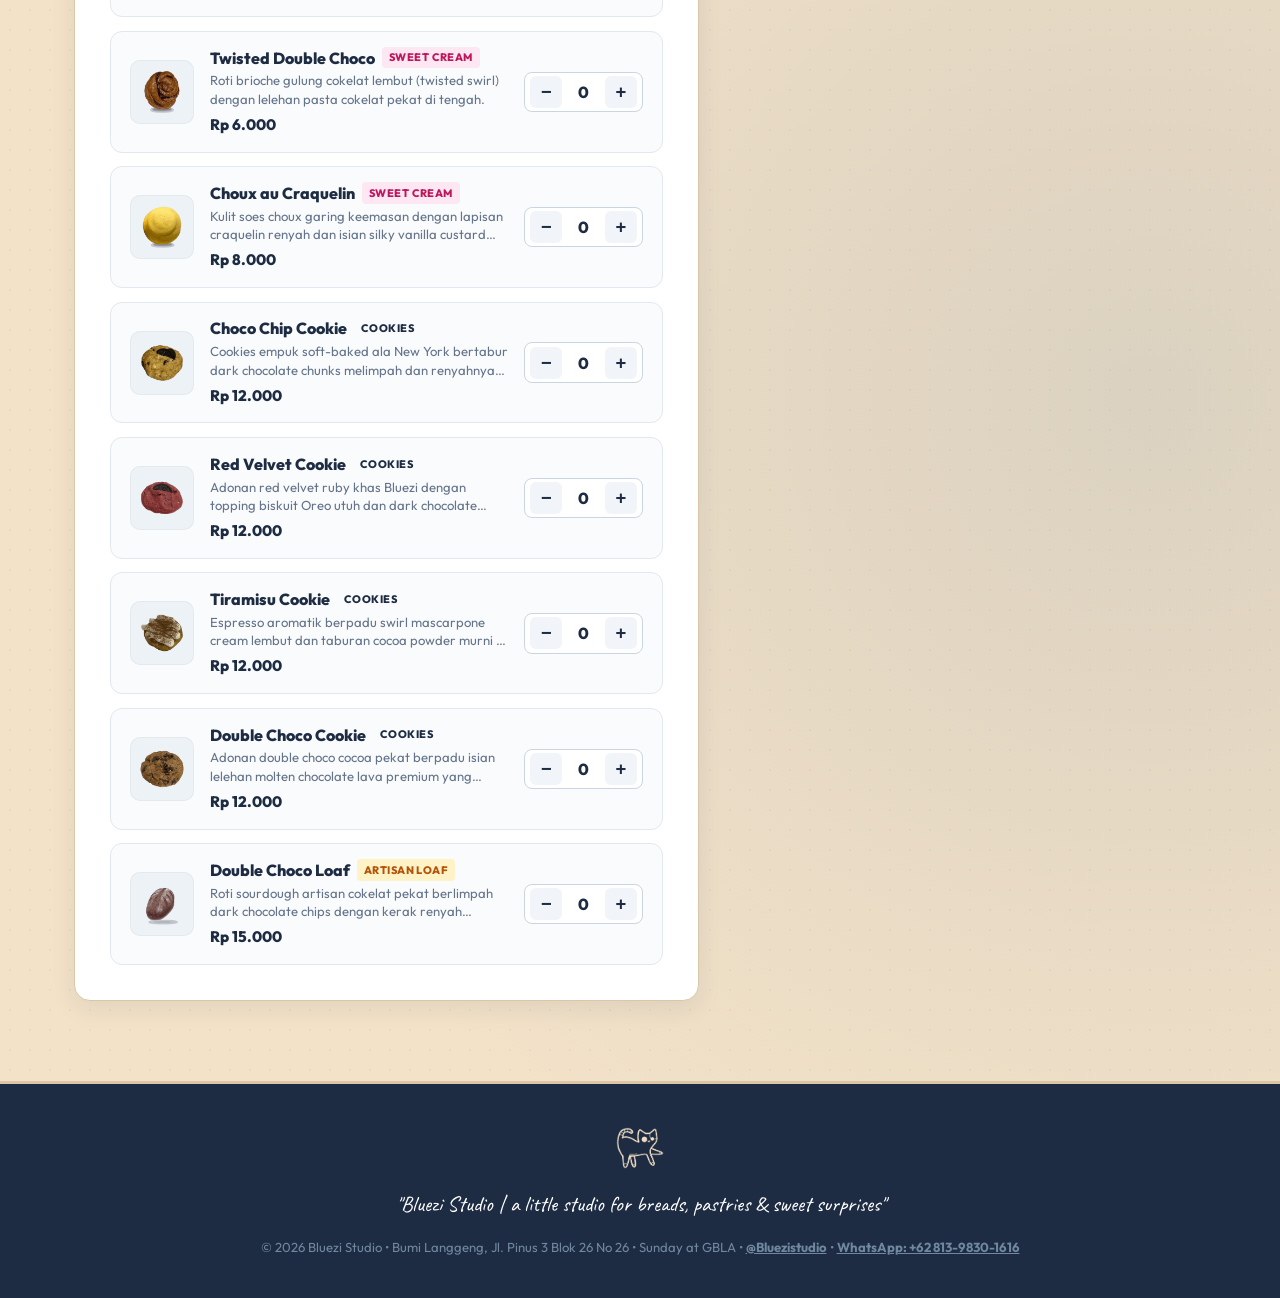
==== commit f872878f: "feat: add mandatory google maps link field and 20pcs delivery option" ====
--- a/order.html
+++ b/order.html
@@ -152,6 +152,25 @@
               <div class="field-error-msg" id="errorAddress"></div>
             </div>
 
+            <!-- Titik Alamat Google Maps (Wajib Link) -->
+            <div class="order-form-group">
+              <label for="custMapsLink" class="order-field-label">
+                Titik Alamat Google Maps (Wajib Link) <span class="required-star">*</span>
+              </label>
+              <input 
+                type="url" 
+                id="custMapsLink" 
+                class="order-field-input" 
+                placeholder="Tempel link titik Google Maps di sini (contoh: https://maps.app.goo.gl/...)" 
+                required 
+                autocomplete="off"
+              >
+              <div class="field-hint-text" style="font-size:0.78rem; color:#64748b; margin-top:0.35rem; line-height:1.4;">
+                📍 <em>Buka Google Maps &gt; cari titik lokasi rumah &gt; klik Bagikan (Share) &gt; Salin link &gt; Tempel di sini</em>
+              </div>
+              <div class="field-error-msg" id="errorMapsLink"></div>
+            </div>
+
             <!-- Delivery Method Selection -->
             <div class="order-form-group">
               <label class="order-field-label">
@@ -199,7 +218,25 @@
                   </div>
                 </div>
 
-                <!-- Option 3: Luar Kota Chat Admin -->
+                <!-- Option 3: Pengantaran Khusus Min 20 pcs -->
+                <div class="delivery-card" data-value="Pengantaran Khusus (Minimal 20 pcs)">
+                  <input type="radio" name="orderDelivery" value="Pengantaran Khusus (Minimal 20 pcs)">
+                  <div class="delivery-card-left">
+                    <div class="delivery-icon-box">
+                      <svg width="20" height="20" viewBox="0 0 24 24" fill="none" stroke="currentColor" stroke-width="2" stroke-linecap="round" stroke-linejoin="round"><path d="M16 16v1a2 2 0 0 1-2 2H3a2 2 0 0 1-2-2V8a2 2 0 0 1 2-2h7l5 5v5z"></path><circle cx="5.5" cy="18.5" r="2.5"></circle><circle cx="18.5" cy="18.5" r="2.5"></circle><path d="M15 6h5l3 5v5h-2"></path></svg>
+                    </div>
+                    <div class="delivery-text-info">
+                      <span class="delivery-name">Pengantaran Khusus (Min. 20 pcs)</span>
+                      <span class="delivery-desc">Khusus pesanan partai besar / acara / kantor (minimal 20 pcs), langsung diantar tim Bluezi</span>
+                    </div>
+                  </div>
+                  <div class="delivery-card-right">
+                    <span class="delivery-badge-tag" style="background:#ecfdf5; color:#065f46; border-color:#a7f3d0; font-weight:800;">Min. 20 Pcs</span>
+                    <div class="custom-radio-circle"></div>
+                  </div>
+                </div>
+
+                <!-- Option 4: Luar Kota Chat Admin -->
                 <div class="delivery-card" data-value="Luar Kota Bandung (Chat Admin WA)">
                   <input type="radio" name="orderDelivery" value="Luar Kota Bandung (Chat Admin WA)">
                   <div class="delivery-card-left">
@@ -403,6 +440,6 @@
   <div class="order-toast-container" id="orderToastContainer"></div>
 
   <!-- Order Page Logic Script -->
-  <script src="order.js?v=20261111_v19"></script>
+  <script src="order.js?v=20261116_v21"></script>
 </body>
 </html>
